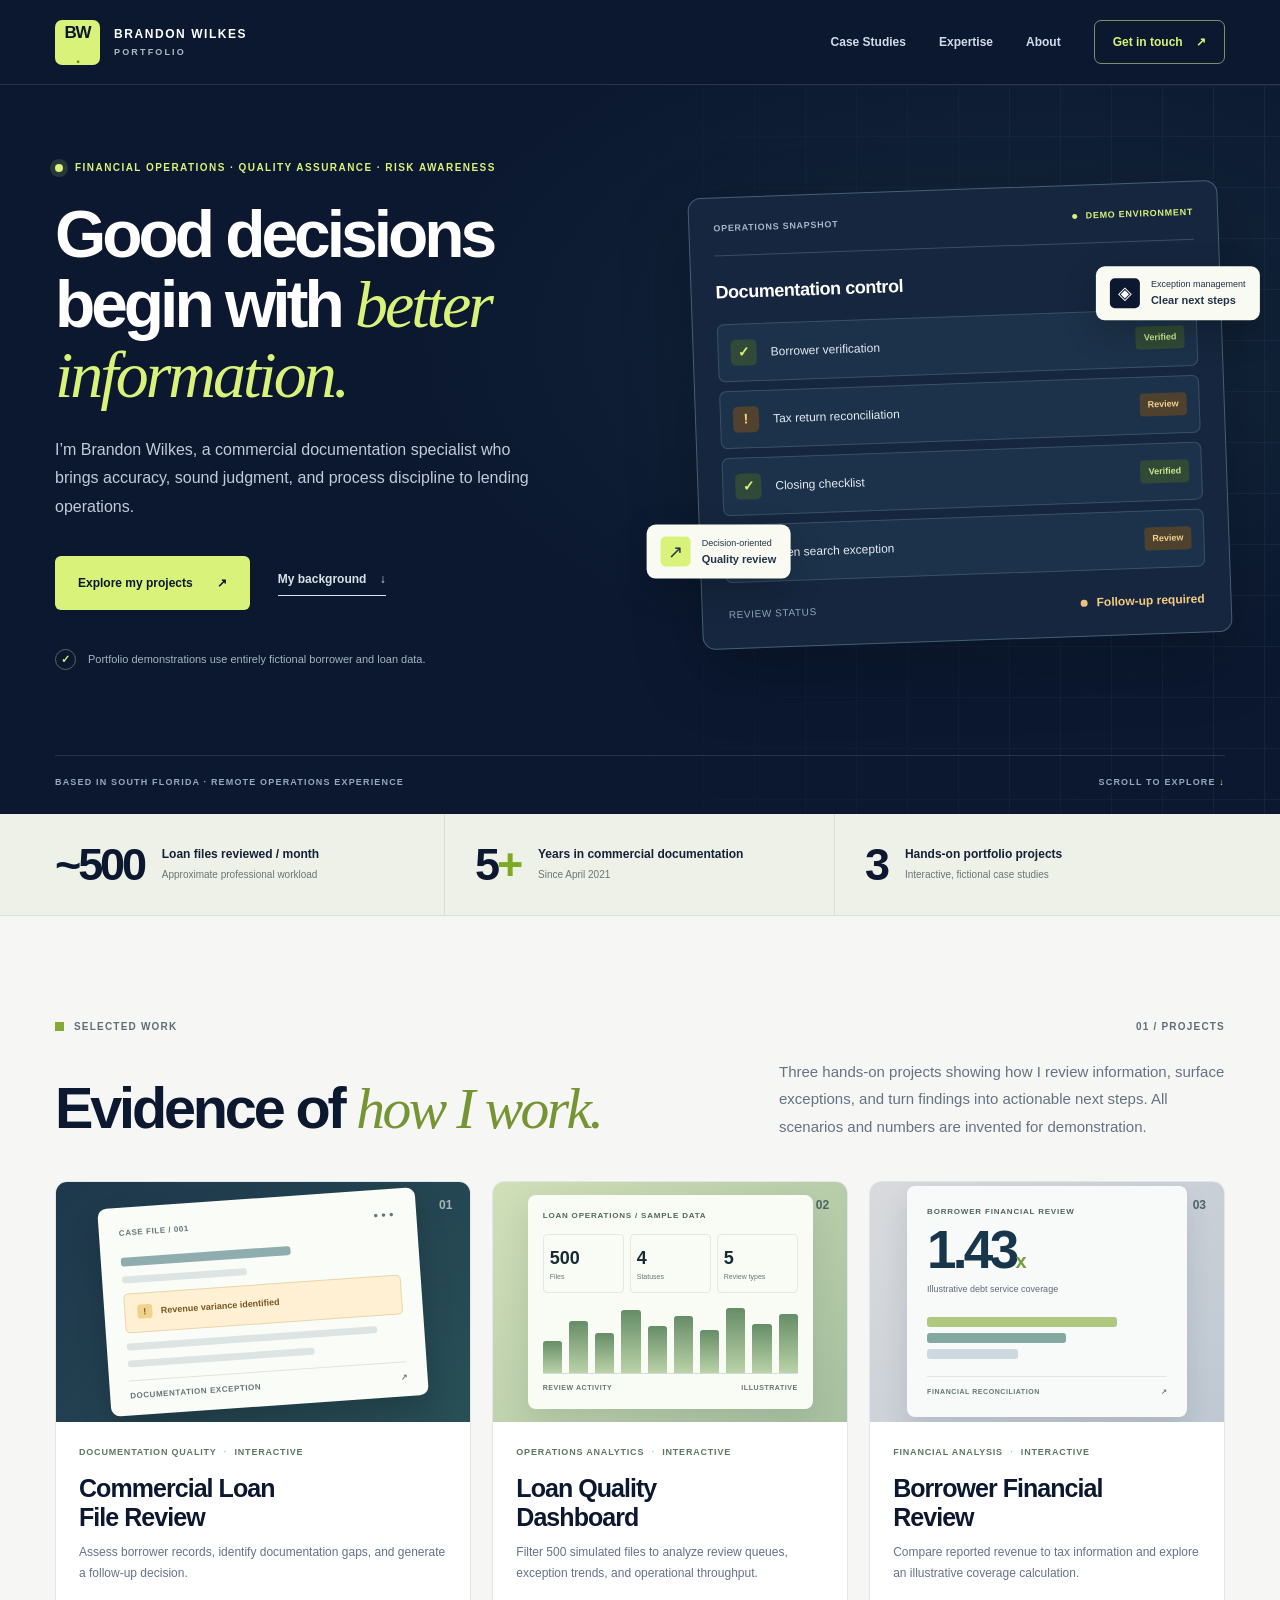
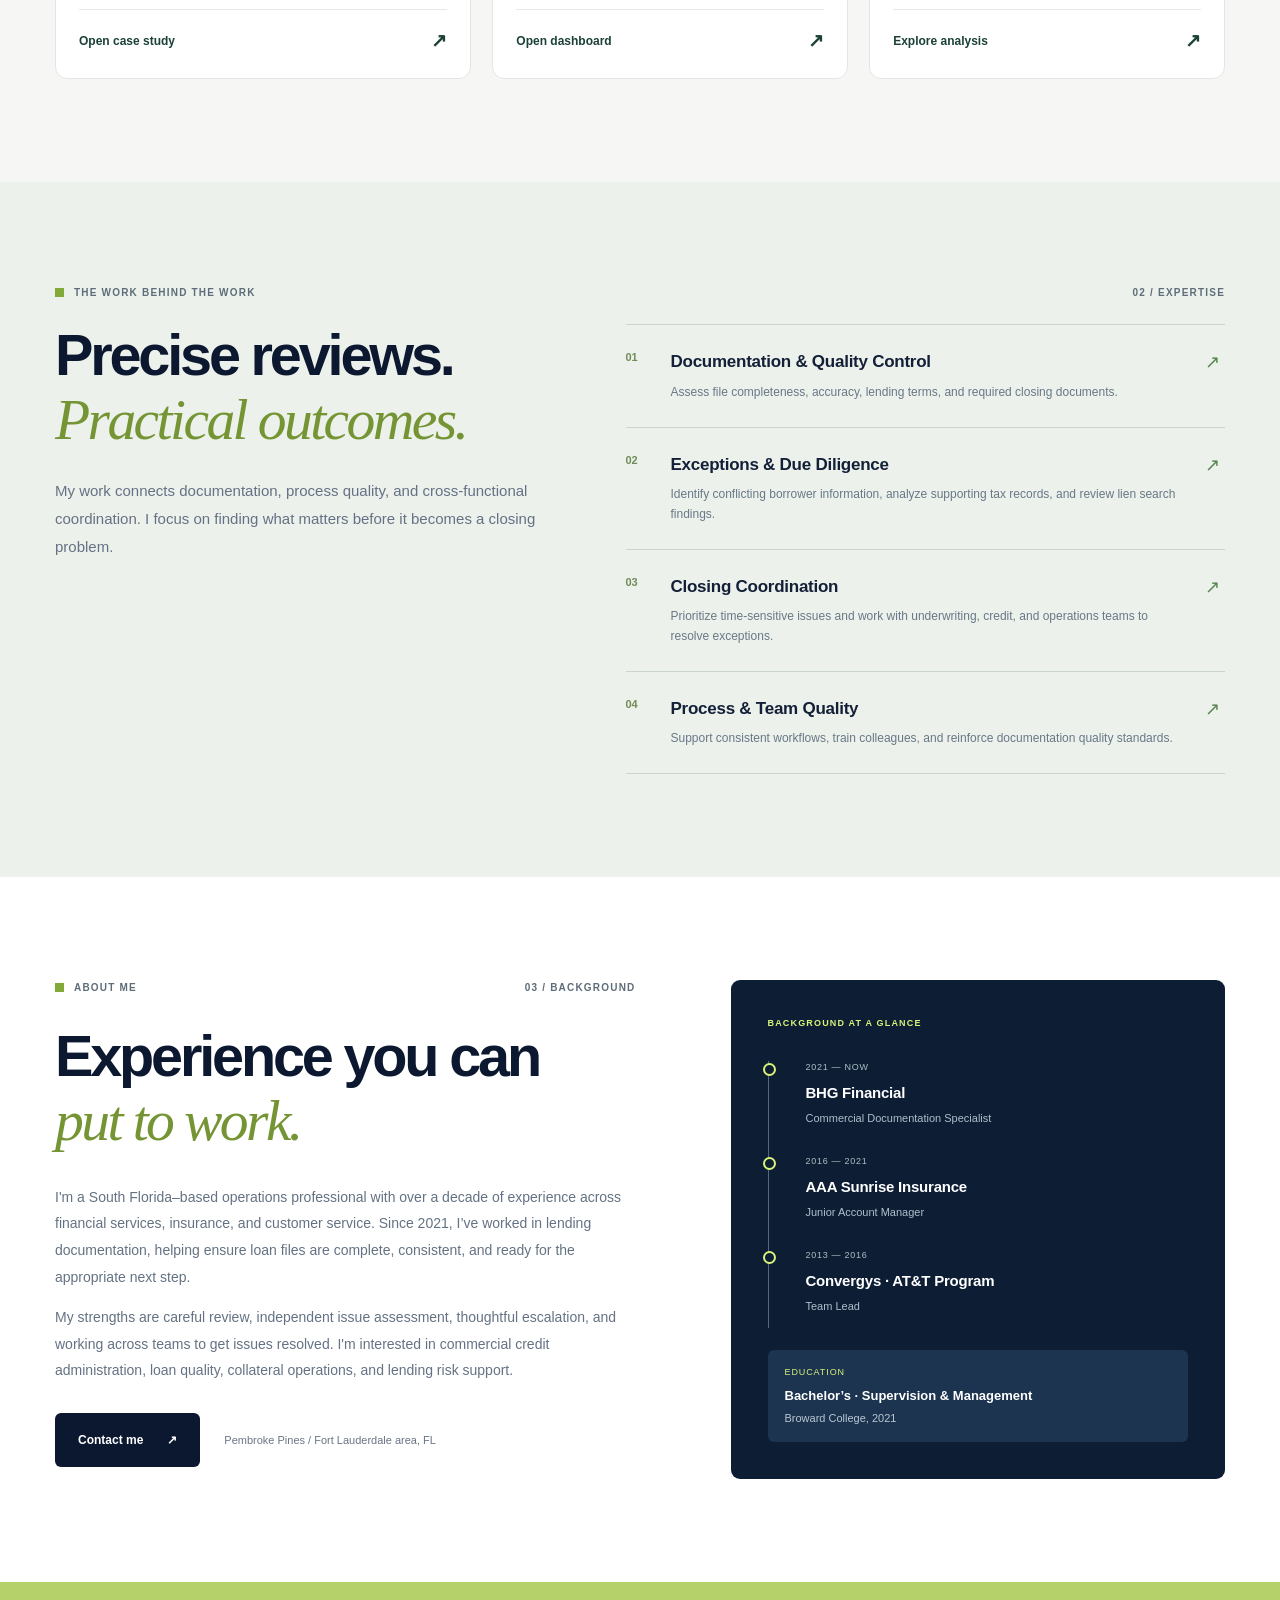
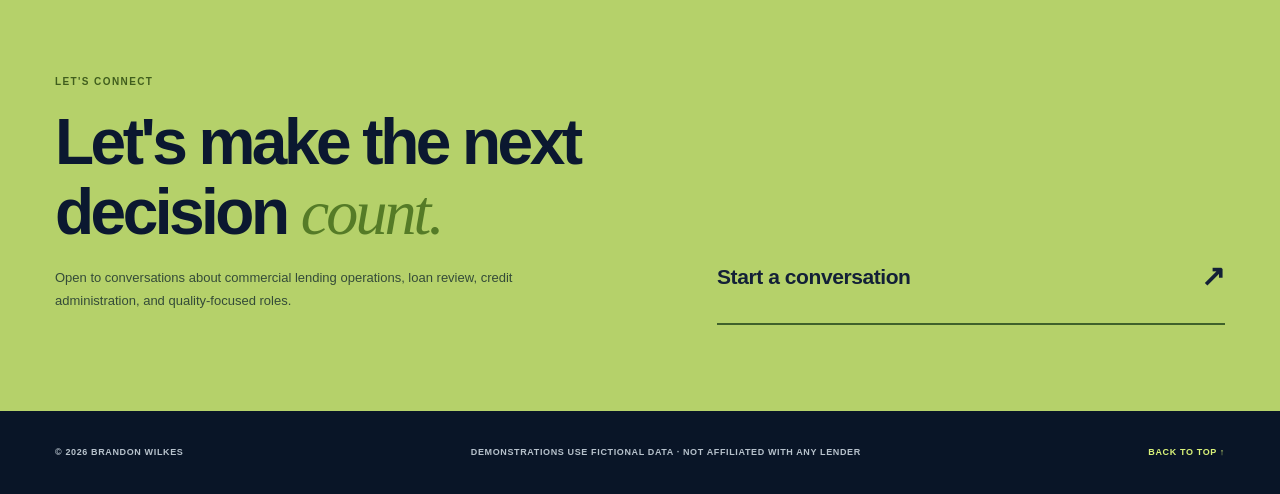
==== index.html @ 3d590a6b "Publish commercial lending portfolio website" ====
<!doctype html>
<html lang="en">
<head>
  <meta charset="utf-8">
  <meta name="viewport" content="width=device-width, initial-scale=1">
  <meta name="theme-color" content="#0b1830">
  <meta name="description" content="Portfolio of Brandon Wilkes — commercial lending operations, documentation quality, and credit review. Explore interactive projects using fictional sample data.">
  <title>Brandon Wilkes | Commercial Lending & Credit Operations</title>
  <link rel="icon" type="image/svg+xml" href="assets/favicon.svg">
  <link rel="stylesheet" href="assets/styles.css">
  <script src="assets/site.js" defer></script>
</head>
<body>
  <a class="skip-link" href="#main">Skip to content</a>
  <header class="site-header">
    <div class="container header-inner">
      <a class="brand" href="index.html" aria-label="Brandon Wilkes — home"><span class="brand-mark">BW<span>.</span></span><span class="brand-wordmark">BRANDON WILKES <small>PORTFOLIO</small></span></a>
      <button class="menu-toggle" type="button" aria-expanded="false" aria-controls="site-nav" aria-label="Toggle navigation"><span></span><span></span><span></span></button>
      <nav class="site-nav" id="site-nav" aria-label="Main navigation">
        <a href="#work">Case Studies</a><a href="#expertise">Expertise</a><a href="#about">About</a>
        <a class="nav-contact" href="mailto:brandonjamalwilkes@gmail.com?subject=Portfolio%20Inquiry">Get in touch <span aria-hidden="true">↗</span></a>
      </nav>
    </div>
  </header>

  <main id="main">
    <section class="hero">
      <div class="hero-grid" aria-hidden="true"></div>
      <div class="container hero-layout">
        <div class="hero-copy">
          <div class="eyebrow light"><span class="pulse-dot"></span> FINANCIAL OPERATIONS · QUALITY ASSURANCE · RISK AWARENESS</div>
          <h1>Good decisions begin with <em>better information.</em></h1>
          <p class="hero-lede">I’m Brandon Wilkes, a commercial documentation specialist who brings accuracy, sound judgment, and process discipline to lending operations.</p>
          <div class="hero-actions"><a class="button button-primary" href="#work">Explore my projects <span aria-hidden="true">↗</span></a><a class="text-link hero-link" href="#about">My background <span aria-hidden="true">↓</span></a></div>
          <div class="hero-note"><span class="note-icon" aria-hidden="true">✓</span><span>Portfolio demonstrations use entirely fictional borrower and loan data.</span></div>
        </div>
        <div class="hero-visual" aria-label="Illustrative file review workflow">
          <div class="visual-top"><span class="visual-label">OPERATIONS SNAPSHOT</span><span class="visual-live"><span></span> DEMO ENVIRONMENT</span></div>
          <div class="visual-heading"><span>Documentation control</span><span>01 / 03</span></div>
          <div class="review-rows">
            <div class="review-row"><span class="row-symbol green">✓</span><span class="review-key">Borrower verification</span><span class="row-tag complete">Verified</span></div>
            <div class="review-row"><span class="row-symbol amber">!</span><span class="review-key">Tax return reconciliation</span><span class="row-tag pending">Review</span></div>
            <div class="review-row"><span class="row-symbol green">✓</span><span class="review-key">Closing checklist</span><span class="row-tag complete">Verified</span></div>
            <div class="review-row"><span class="row-symbol amber">!</span><span class="review-key">Lien search exception</span><span class="row-tag pending">Review</span></div>
          </div>
          <div class="visual-bottom"><span>REVIEW STATUS</span><strong><span class="status-dot"></span> Follow-up required</strong></div>
          <div class="visual-float float-left"><span class="float-icon">↗</span><span>Decision-oriented<br><strong>Quality review</strong></span></div>
          <div class="visual-float float-right"><span class="float-icon dark">◈</span><span>Exception management<br><strong>Clear next steps</strong></span></div>
        </div>
      </div>
      <div class="container hero-foot"><span>BASED IN SOUTH FLORIDA · REMOTE OPERATIONS EXPERIENCE</span><span>SCROLL TO EXPLORE <span aria-hidden="true">↓</span></span></div>
    </section>

    <section class="proof-strip" aria-label="Experience highlights"><div class="container proof-grid">
      <div class="proof-item"><strong>~500</strong><span>Loan files reviewed / month <small>Approximate professional workload</small></span></div>
      <div class="proof-item"><strong>5<span>+</span></strong><span>Years in commercial documentation <small>Since April 2021</small></span></div>
      <div class="proof-item"><strong>3</strong><span>Hands-on portfolio projects <small>Interactive, fictional case studies</small></span></div>
    </div></section>

    <section class="section projects-section" id="work"><div class="container">
      <div class="section-topline"><span class="section-label"><span class="label-square"></span> SELECTED WORK</span><span class="section-index">01 / PROJECTS</span></div>
      <div class="section-intro"><h2>Evidence of <em>how I work.</em></h2><p>Three hands-on projects showing how I review information, surface exceptions, and turn findings into actionable next steps. All scenarios and numbers are invented for demonstration.</p></div>
      <div class="project-grid">
        <a href="projects/loan-review.html" class="project-card project-featured"><div class="project-art art-a"><div class="art-sheet"><div class="art-sheet-top"><span>CASE FILE / 001</span><span>●●●</span></div><div class="art-sheet-line line-strong"></div><div class="art-sheet-line line-short"></div><div class="art-sheet-alert"><span>!</span> Revenue variance identified</div><div class="art-sheet-line"></div><div class="art-sheet-line line-medium"></div><div class="art-sheet-end">DOCUMENTATION EXCEPTION <span>↗</span></div></div><span class="art-corner">01</span></div><div class="project-info"><div class="project-meta">DOCUMENTATION QUALITY <span>·</span> INTERACTIVE</div><h3>Commercial Loan<br>File Review</h3><p>Assess borrower records, identify documentation gaps, and generate a follow-up decision.</p><span class="project-cta">Open case study <span aria-hidden="true">↗</span></span></div></a>
        <a href="projects/operations-dashboard.html" class="project-card"><div class="project-art art-b"><div class="dash-mock"><div class="dash-title">LOAN OPERATIONS / SAMPLE DATA</div><div class="dash-mini-stats"><span><b>500</b>Files</span><span><b>4</b>Statuses</span><span><b>5</b>Review types</span></div><div class="dash-chart"><i style="height:48%"></i><i style="height:77%"></i><i style="height:59%"></i><i style="height:93%"></i><i style="height:69%"></i><i style="height:84%"></i><i style="height:63%"></i><i style="height:96%"></i><i style="height:72%"></i><i style="height:87%"></i></div><div class="dash-bottom"><span>REVIEW ACTIVITY</span><span>ILLUSTRATIVE</span></div></div><span class="art-corner">02</span></div><div class="project-info"><div class="project-meta">OPERATIONS ANALYTICS <span>·</span> INTERACTIVE</div><h3>Loan Quality<br>Dashboard</h3><p>Filter 500 simulated files to analyze review queues, exception trends, and operational throughput.</p><span class="project-cta">Open dashboard <span aria-hidden="true">↗</span></span></div></a>
        <a href="projects/financial-review.html" class="project-card"><div class="project-art art-c"><div class="finance-mock"><div class="finance-mini-title">BORROWER FINANCIAL REVIEW</div><div class="finance-number">1.43<span>x</span></div><div class="finance-sub">Illustrative debt service coverage</div><div class="finance-bars"><span style="width:79%"></span><span style="width:58%"></span><span style="width:38%"></span></div><div class="finance-mini-footer"><span>FINANCIAL RECONCILIATION</span><span>↗</span></div></div><span class="art-corner">03</span></div><div class="project-info"><div class="project-meta">FINANCIAL ANALYSIS <span>·</span> INTERACTIVE</div><h3>Borrower Financial<br>Review</h3><p>Compare reported revenue to tax information and explore an illustrative coverage calculation.</p><span class="project-cta">Explore analysis <span aria-hidden="true">↗</span></span></div></a>
      </div>
    </div></section>

    <section class="section expertise-section" id="expertise"><div class="container">
      <div class="section-topline"><span class="section-label"><span class="label-square"></span> THE WORK BEHIND THE WORK</span><span class="section-index">02 / EXPERTISE</span></div>
      <div class="expertise-layout"><div><h2>Precise reviews.<br><em>Practical outcomes.</em></h2><p class="section-description">My work connects documentation, process quality, and cross-functional coordination. I focus on finding what matters before it becomes a closing problem.</p></div><div class="expertise-list">
        <div class="expertise-line"><span>01</span><div><h3>Documentation & Quality Control</h3><p>Assess file completeness, accuracy, lending terms, and required closing documents.</p></div><span class="expertise-arrow">↗</span></div>
        <div class="expertise-line"><span>02</span><div><h3>Exceptions & Due Diligence</h3><p>Identify conflicting borrower information, analyze supporting tax records, and review lien search findings.</p></div><span class="expertise-arrow">↗</span></div>
        <div class="expertise-line"><span>03</span><div><h3>Closing Coordination</h3><p>Prioritize time-sensitive issues and work with underwriting, credit, and operations teams to resolve exceptions.</p></div><span class="expertise-arrow">↗</span></div>
        <div class="expertise-line"><span>04</span><div><h3>Process & Team Quality</h3><p>Support consistent workflows, train colleagues, and reinforce documentation quality standards.</p></div><span class="expertise-arrow">↗</span></div>
      </div></div>
    </div></section>

    <section class="section about-section" id="about"><div class="container about-layout">
      <div class="about-main"><div class="section-topline about-topline"><span class="section-label"><span class="label-square"></span> ABOUT ME</span><span class="section-index">03 / BACKGROUND</span></div><h2>Experience you can<br><em>put to work.</em></h2><p>I'm a South Florida–based operations professional with over a decade of experience across financial services, insurance, and customer service. Since 2021, I’ve worked in lending documentation, helping ensure loan files are complete, consistent, and ready for the appropriate next step.</p><p>My strengths are careful review, independent issue assessment, thoughtful escalation, and working across teams to get issues resolved. I'm interested in commercial credit administration, loan quality, collateral operations, and lending risk support.</p><div class="about-actions"><a class="button button-dark" href="mailto:brandonjamalwilkes@gmail.com?subject=Let's%20connect%20about%20commercial%20lending">Contact me <span aria-hidden="true">↗</span></a><span class="about-location">Pembroke Pines / Fort Lauderdale area, FL</span></div></div>
      <aside class="background-card"><span class="background-kicker">BACKGROUND AT A GLANCE</span><div class="timeline"><div class="timeline-item"><span class="timeline-year">2021 — NOW</span><strong>BHG Financial</strong><p>Commercial Documentation Specialist</p></div><div class="timeline-item"><span class="timeline-year">2016 — 2021</span><strong>AAA Sunrise Insurance</strong><p>Junior Account Manager</p></div><div class="timeline-item"><span class="timeline-year">2013 — 2016</span><strong>Convergys · AT&amp;T Program</strong><p>Team Lead</p></div></div><div class="education-tag"><span>EDUCATION</span><strong>Bachelor’s · Supervision &amp; Management</strong><small>Broward College, 2021</small></div></aside>
    </div></section>

    <section class="contact-section"><div class="container contact-layout"><div><span class="contact-kicker">LET'S CONNECT</span><h2>Let's make the next<br>decision <em>count.</em></h2><p>Open to conversations about commercial lending operations, loan review, credit administration, and quality-focused roles.</p></div><a href="mailto:brandonjamalwilkes@gmail.com?subject=Portfolio%20Inquiry" class="contact-big-link" aria-label="Email Brandon Wilkes"><span>Start a conversation</span><span aria-hidden="true">↗</span></a></div></section>
  </main>
  <footer class="site-footer"><div class="container footer-content"><span>© <span data-year>2026</span> BRANDON WILKES</span><span>DEMONSTRATIONS USE FICTIONAL DATA · NOT AFFILIATED WITH ANY LENDER</span><a href="#main">BACK TO TOP ↑</a></div></footer>
</body>
</html>
---- assets/styles.css ----
:root{--navy:#0b1830;--deep:#0a1528;--ink:#132037;--muted:#657184;--line:#e3e7e8;--canvas:#f6f7f4;--white:#fff;--lime:#d9f279;--lime-dark:#a5d329;--amber:#c58b31;--border-dark:rgba(255,255,255,.18);--radius:15px;--shadow:0 22px 65px rgba(15,30,50,.10)}
*{box-sizing:border-box}html{scroll-behavior:smooth}body{margin:0;color:var(--ink);background:var(--canvas);font-family:Inter,-apple-system,BlinkMacSystemFont,'Segoe UI',Roboto,Arial,sans-serif;line-height:1.5;-webkit-font-smoothing:antialiased}button,input,select{font:inherit}a{color:inherit;text-decoration:none}button,a{outline-offset:4px}button{cursor:pointer}::selection{background:var(--lime);color:var(--navy)}.container{width:min(1170px,calc(100% - 64px));margin-inline:auto}.skip-link{position:absolute;top:-50px;left:12px;z-index:99;padding:12px;background:#fff}.skip-link:focus{top:12px}.site-header{position:relative;z-index:20;background:var(--navy);color:white;border-bottom:1px solid rgba(255,255,255,.12)}.header-inner{min-height:84px;display:flex;align-items:center;justify-content:space-between;gap:25px}.brand{display:inline-flex;align-items:center;gap:14px;flex-shrink:0}.brand-mark{width:45px;height:45px;background:var(--lime);border-radius:7px;color:var(--navy);font-weight:900;font-size:17px;display:grid;place-items:center;letter-spacing:-.07em}.brand-mark span{color:#708c16}.brand-wordmark{display:flex;flex-direction:column;letter-spacing:.13em;font-size:12px;font-weight:750;line-height:1.7}.brand-wordmark small{font-size:9px;letter-spacing:.24em;color:#aab8c9;font-weight:600}.site-nav{display:flex;align-items:center;gap:33px;font-size:12px;font-weight:650;color:#d3dcea}.site-nav>a:not(.nav-contact):hover{color:var(--lime)}.nav-contact{border:1px solid #78926c;padding:12px 18px;border-radius:7px;color:var(--lime);transition:background .2s}.nav-contact:hover{background:rgba(217,242,121,.1)}.nav-contact span{padding-left:10px}.menu-toggle{display:none;background:none;border:0;padding:12px;color:white}.menu-toggle span{display:block;width:23px;height:2px;background:currentColor;margin:5px}
.hero{background:var(--navy);color:white;position:relative;overflow:hidden}.hero:before{content:'';position:absolute;inset:0;background:radial-gradient(ellipse 65% 65% at 80% 35%,rgba(68,119,119,.16),transparent 75%);pointer-events:none}.hero-grid{position:absolute;right:0;top:0;width:57%;height:100%;opacity:.22;background-image:linear-gradient(#37506a 1px,transparent 1px),linear-gradient(90deg,#37506a 1px,transparent 1px);background-size:51px 51px;mask-image:linear-gradient(to left,#000,transparent)}.hero-layout{min-height:640px;display:grid;grid-template-columns:1.05fr 1fr;align-items:center;gap:56px;padding-block:75px 85px;position:relative}.eyebrow{font-size:10px;letter-spacing:.145em;font-weight:750;color:#536f34;display:flex;align-items:center;gap:12px}.eyebrow.light{color:var(--lime)}.pulse-dot{width:8px;height:8px;border-radius:50%;background:var(--lime);box-shadow:0 0 0 5px rgba(217,242,121,.14)}.hero h1{font-size:clamp(3.4rem,5.15vw,5.45rem);line-height:1.06;letter-spacing:-.061em;font-weight:680;margin:25px 0 26px;max-width:690px}.hero h1 em,.section h2 em,.contact-section h2 em{font-family:Georgia,'Times New Roman',serif;font-weight:400;color:var(--lime);letter-spacing:-.045em}.hero-lede{color:#c1cbd9;font-size:16px;max-width:480px;line-height:1.8;margin:0}.hero-actions{display:flex;align-items:center;gap:28px;margin:34px 0 39px}.button{display:inline-flex;align-items:center;justify-content:space-between;gap:24px;padding:17px 22px;border-radius:6px;font-weight:760;font-size:12px;border:1px solid transparent;transition:transform .16s,background .16s}.button:hover{transform:translateY(-2px)}.button-primary{background:var(--lime);color:var(--navy)}.button-primary:hover{background:#e8ffa0}.button-dark{background:var(--navy);color:white}.button-dark:hover{background:#1b3754}.text-link{font-weight:700;font-size:12px;border-bottom:1px solid currentColor;padding-bottom:7px}.hero-link{color:#d9e2e5}.hero-link span{margin-left:10px}.hero-note{display:flex;gap:12px;color:#a4b4c5;font-size:11px;align-items:center}.note-icon{width:21px;height:21px;border:1px solid #526a57;border-radius:50%;color:var(--lime);display:grid;place-items:center;font-weight:700}.hero-foot{display:flex;justify-content:space-between;gap:16px;border-top:1px solid rgba(255,255,255,.12);position:relative;padding-block:20px 24px;color:#98a8bb;font-size:9px;letter-spacing:.13em;font-weight:740}.hero-foot span:last-child span{color:var(--lime)}
.hero-visual{background:#15263e;border:1px solid #456073;box-shadow:0 24px 70px rgba(0,0,0,.24);border-radius:13px;padding:24px;max-width:530px;justify-self:end;width:100%;position:relative;transform:rotate(-2deg)}.visual-top,.visual-heading,.visual-bottom{display:flex;align-items:center;justify-content:space-between;gap:10px}.visual-top{padding-bottom:19px;border-bottom:1px solid #384e63}.visual-label,.visual-live{font-size:9px;letter-spacing:.08em;font-weight:700;color:#a6b7c8}.visual-live{color:var(--lime)}.visual-live span{display:inline-block;width:5px;height:5px;background:var(--lime);border-radius:50%;margin-right:5px}.visual-heading{padding:23px 0 18px;font-size:18px;font-weight:650;letter-spacing:-.025em}.visual-heading span:last-child{font-size:10px;color:#849aae;letter-spacing:.11em}.review-rows{display:grid;gap:9px}.review-row{display:flex;align-items:center;gap:14px;padding:15px 12px;border:1px solid #3a5164;border-radius:7px;background:#1c324a}.row-symbol{font-size:14px;width:26px;height:26px;display:grid;place-items:center;border-radius:5px;font-weight:800}.row-symbol.green{color:var(--lime);background:#314938}.row-symbol.amber{color:#ffd17a;background:#50422e}.review-key{flex:1;font-size:12px;color:#e4eaf1}.row-tag{font-size:9px;padding:5px 8px;border-radius:4px;font-weight:680}.row-tag.complete{background:#304a36;color:#cce88f}.row-tag.pending{background:#4e422f;color:#f3d08e}.visual-bottom{padding:23px 2px 0;font-size:10px;color:#91a6ba;letter-spacing:.06em}.visual-bottom strong{font-size:12px;font-weight:650;color:#f7cb81;letter-spacing:0}.status-dot{width:7px;height:7px;border-radius:50%;background:#ecc17b;display:inline-block;margin-right:6px}.visual-float{display:flex;align-items:center;gap:11px;position:absolute;background:#f9fbf2;color:#223349;border-radius:9px;padding:12px 14px;box-shadow:0 12px 35px rgba(0,0,0,.2);font-size:9px;line-height:1.5}.visual-float strong{font-size:11px}.float-left{left:-54px;bottom:70px;transform:rotate(2deg)}.float-right{right:-40px;top:84px;transform:rotate(2deg)}.float-icon{width:30px;height:30px;background:var(--lime);display:grid;place-items:center;border-radius:5px;font-size:18px}.float-icon.dark{background:var(--navy);color:white}
.proof-strip{background:#edf1e7;border-bottom:1px solid #dbe1d5}.proof-grid{display:grid;grid-template-columns:repeat(3,1fr)}.proof-item{display:flex;align-items:center;gap:18px;padding:28px 30px;border-right:1px solid #d9dfd2}.proof-item:first-child{padding-left:0}.proof-item:last-child{border-right:none}.proof-item>strong{font-size:45px;line-height:1;font-weight:700;letter-spacing:-.07em;color:var(--navy)}.proof-item>strong span{color:#7da923}.proof-item>span{font-size:12px;font-weight:760;line-height:1.55}.proof-item small{display:block;font-size:10px;color:#6b7674;font-weight:500;margin-top:3px}
.section{padding-block:103px}.section-topline{display:flex;align-items:center;justify-content:space-between;gap:16px;margin-bottom:24px}.section-label,.section-index{font-size:10px;letter-spacing:.12em;font-weight:750;color:#5d6d79}.section-label{display:flex;align-items:center;gap:10px}.label-square{height:9px;width:9px;background:#83aa38;display:inline-block}.section h2{font-size:clamp(2.8rem,4.5vw,4.5rem);line-height:1.11;letter-spacing:-.055em;font-weight:650;margin:0;color:var(--navy)}.section h2 em{color:#759534}.section-intro{display:grid;grid-template-columns:1.2fr .8fr;align-items:end;gap:55px;margin-bottom:40px}.section-intro p,.section-description{font-size:15px;line-height:1.85;color:var(--muted);margin:0}.project-grid{display:grid;grid-template-columns:1.17fr 1fr 1fr;gap:21px}.project-card{display:flex;flex-direction:column;background:white;border:1px solid #e1e7e6;border-radius:12px;overflow:hidden;transition:transform .2s,box-shadow .2s}.project-card:hover{transform:translateY(-6px);box-shadow:var(--shadow)}.project-art{height:240px;overflow:hidden;position:relative;display:flex;align-items:center;justify-content:center;padding:22px}.project-featured .project-art{height:240px}.art-a{background:linear-gradient(135deg,#1e374c,#284f56)}.art-b{background:linear-gradient(135deg,#d0dfb8,#a7c0a0)}.art-c{background:linear-gradient(135deg,#d8dadd,#bfc8d2)}.art-corner{position:absolute;right:18px;top:14px;color:rgba(255,255,255,.6);font-size:12px;font-weight:750}.art-b .art-corner,.art-c .art-corner{color:#4d6466}.art-sheet{width:86%;max-width:325px;background:#f9fcf7;padding:20px 20px 13px;border-radius:9px;box-shadow:0 15px 30px rgba(0,0,0,.18);transform:rotate(-4deg)}.art-sheet-top,.art-sheet-end{display:flex;justify-content:space-between;font-size:8px;color:#65747c;letter-spacing:.07em;font-weight:750}.art-sheet-top span:last-child{letter-spacing:3px}.art-sheet-line{height:7px;width:90%;border-radius:3px;background:#dce5e3;margin:10px 0}.art-sheet-line.line-strong{background:#8fadae;width:61%;height:9px;margin-top:18px}.art-sheet-line.line-short{width:45%}.art-sheet-line.line-medium{width:67%}.art-sheet-alert{background:#fff0d4;border:1px solid #ead5a7;padding:12px;font-size:9px;color:#78571f;font-weight:800;border-radius:5px}.art-sheet-alert span{padding:2px 6px;background:#f1d28d;border-radius:3px;margin-right:6px}.art-sheet-end{padding-top:9px;border-top:1px solid #dee5e2;margin-top:13px}.dash-mock{width:100%;max-width:285px;box-shadow:0 12px 30px rgba(19,58,45,.11);background:#f9fbf5;border-radius:8px;padding:15px}.dash-title,.finance-mini-title{font-size:8px;letter-spacing:.1em;font-weight:800;color:#50685f}.dash-mini-stats{display:grid;grid-template-columns:repeat(3,1fr);gap:6px;margin:12px 0}.dash-mini-stats span{padding:10px 6px;border:1px solid #e3e8e0;border-radius:4px;font-size:7px;color:#687772}.dash-mini-stats b{display:block;font-size:18px;color:#152c36}.dash-chart{height:69px;display:flex;align-items:end;gap:7px;border-bottom:1px solid #d4ded7}.dash-chart i{flex:1;border-radius:3px 3px 0 0;background:linear-gradient(#668d67,#bad2a8)}.dash-bottom,.finance-mini-footer{display:flex;justify-content:space-between;font-size:7px;color:#637875;letter-spacing:.08em;font-weight:760;margin-top:9px}.finance-mock{background:#f8f9f9;border-radius:8px;box-shadow:0 15px 27px rgba(25,44,53,.12);padding:20px;width:100%;max-width:280px}.finance-number{font-size:53px;letter-spacing:-.07em;color:#18364b;font-weight:750;margin-top:5px;line-height:1}.finance-number span{font-size:20px;color:#749c40}.finance-sub{font-size:9px;color:#5e6b78;margin:7px 0 20px}.finance-bars{display:grid;gap:6px}.finance-bars span{height:10px;border-radius:3px;background:#afc77e}.finance-bars span:nth-child(2){background:#82a8a0}.finance-bars span:nth-child(3){background:#ccdadf}.finance-mini-footer{border-top:1px solid #e0e6e5;padding-top:10px;margin-top:17px}.project-info{padding:24px 23px 23px;display:flex;flex:1;flex-direction:column}.project-meta{font-size:9px;color:#5b7765;letter-spacing:.09em;font-weight:770}.project-meta span{padding:0 4px;color:#b9c0c4}.project-info h3{font-size:25px;line-height:1.15;letter-spacing:-.038em;margin:15px 0 10px;color:var(--navy)}.project-info p{font-size:12px;color:#657286;line-height:1.75;margin:0 0 25px}.project-cta{display:flex;justify-content:space-between;align-items:center;font-size:12px;font-weight:760;color:#1b4138;border-top:1px solid #e6e9e8;padding-top:17px;margin-top:auto}.project-cta span{font-size:19px}
.expertise-section{background:#edf1ec}.expertise-layout{display:grid;grid-template-columns:.9fr 1.1fr;gap:80px}.expertise-layout h2{margin-bottom:25px}.expertise-list{border-top:1px solid #cbd5d0}.expertise-line{display:grid;grid-template-columns:28px 1fr 20px;gap:17px;padding:24px 0;border-bottom:1px solid #cbd5d0}.expertise-line>span:first-child{font-size:11px;color:#718c56;font-weight:800}.expertise-line h3{margin:0 0 8px;font-size:17px;font-weight:700;letter-spacing:-.015em}.expertise-line p{margin:0;font-size:12px;color:#687886;line-height:1.65}.expertise-arrow{font-size:18px;color:#5a8653}
.about-section{background:#fff}.about-layout{display:grid;grid-template-columns:1.08fr .92fr;gap:95px;align-items:start}.about-topline{margin-bottom:30px}.about-main>p{color:#647283;font-size:14px;line-height:1.9;max-width:570px}.about-main h2{margin-bottom:31px}.about-actions{display:flex;align-items:center;gap:24px;margin-top:29px;flex-wrap:wrap}.about-location{font-size:11px;color:#697585}.background-card{background:#0c1d34;color:white;padding:37px;border-radius:9px}.background-kicker{display:block;color:var(--lime);font-size:9px;font-weight:750;letter-spacing:.13em;margin-bottom:30px}.timeline{padding-left:17px;border-left:1px solid #55687c}.timeline-item{position:relative;padding-left:20px;padding-bottom:28px}.timeline-item:last-child{padding-bottom:13px}.timeline-item:before{content:'';height:9px;width:9px;position:absolute;border:2px solid var(--lime);background:#0c1d34;border-radius:50%;left:-22.5px;top:2px}.timeline-year{font-size:9px;color:#aac2c3;letter-spacing:.08em;display:block;margin-bottom:7px}.timeline-item strong{font-size:15px;letter-spacing:-.015em}.timeline-item p{color:#b0bfcc;font-size:11px;margin:5px 0 0}.education-tag{margin-top:22px;padding:16px 17px;background:#1c3450;border-radius:6px}.education-tag span{display:block;font-size:9px;letter-spacing:.1em;color:var(--lime);margin-bottom:7px}.education-tag strong{display:block;font-size:13px}.education-tag small{font-size:11px;display:block;margin-top:4px;color:#b9c7d2}.contact-section{background:#b5d16a;padding-block:86px}.contact-layout{display:grid;grid-template-columns:1fr .83fr;gap:50px;align-items:end}.contact-kicker{font-size:10px;font-weight:800;letter-spacing:.14em;color:#405e1d}.contact-section h2{font-size:clamp(2.7rem,5vw,5rem);line-height:1.1;letter-spacing:-.055em;color:var(--navy);font-weight:650;margin:15px 0 18px}.contact-section h2 em{color:#557b27}.contact-section p{font-size:13px;line-height:1.75;color:#344b38;max-width:480px}.contact-big-link{display:flex;justify-content:space-between;gap:24px;align-items:center;border-bottom:2px solid #3f612b;padding:25px 0;font-size:21px;letter-spacing:-.02em;font-weight:700}.contact-big-link span:last-child{font-size:29px}.site-footer{background:#091527;color:#b7c2cc}.footer-content{min-height:83px;display:flex;align-items:center;justify-content:space-between;gap:25px;flex-wrap:wrap;font-size:9px;font-weight:700;letter-spacing:.07em}.footer-content a{color:var(--lime)}
/* CASE STUDIES */
.case-header{background:var(--navy);color:white;padding:30px 0 64px;position:relative;overflow:hidden}.case-header:before{content:'';position:absolute;inset:0;background:radial-gradient(circle at 90% 20%,#234152 0,transparent 39%);opacity:.4}.case-header .container{position:relative}.breadcrumb{display:flex;gap:11px;align-items:center;color:#b1c1ce;font-size:11px;margin:6px 0 44px}.breadcrumb a:hover{color:var(--lime)}.breadcrumb span{color:var(--lime)}.case-hero-grid{display:grid;grid-template-columns:1.4fr .6fr;gap:40px;align-items:end}.case-tag{font-size:10px;letter-spacing:.13em;color:var(--lime);font-weight:800}.case-header h1{font-size:clamp(2.65rem,5.25vw,4.9rem);line-height:1.08;letter-spacing:-.065em;font-weight:690;margin:16px 0 19px}.case-header h1 em{color:var(--lime);font-family:Georgia,serif;font-weight:400}.case-header p{max-width:690px;color:#c0cedd;font-size:15px;line-height:1.8;margin:0}.case-meta-panel{border:1px solid #41576c;padding:22px;border-radius:8px;background:rgba(255,255,255,.04)}.case-meta-panel span{display:block;font-size:9px;letter-spacing:.1em;color:#a6b8c8;margin-bottom:7px}.case-meta-panel strong{display:block;font-size:12px;font-weight:680;margin-bottom:15px}.case-meta-panel strong:last-child{margin-bottom:0}.case-body{padding-block:45px 85px}.case-notice{display:flex;align-items:flex-start;gap:14px;padding:17px 19px;border:1px solid #d3dcca;background:#f0f5e8;border-radius:9px;color:#3d5844;font-size:12px;line-height:1.7;margin-bottom:30px}.case-notice .notice-icon{display:grid;place-items:center;flex:0 0 27px;height:27px;background:#d4e5b4;border-radius:50%;font-weight:800;color:#405e2a}.case-contents{display:grid;grid-template-columns:minmax(0,1fr) 300px;gap:28px;align-items:start}.case-panel{background:#fff;border:1px solid #e1e7e7;border-radius:12px;padding:29px;box-shadow:0 7px 35px rgba(19,41,63,.035)}.case-panel + .case-panel{margin-top:25px}.panel-label{color:#6b8d3e;font-weight:790;letter-spacing:.12em;font-size:9px;display:block;margin-bottom:9px}.case-panel h2{font-size:25px;line-height:1.19;letter-spacing:-.04em;color:var(--navy);margin:0 0 9px}.panel-intro{color:#667484;font-size:12px;line-height:1.75;margin:0 0 23px}.case-sidebar{display:grid;gap:18px;position:sticky;top:16px}.sidebar-panel{background:#edf1ea;border:1px solid #dce3d9;border-radius:10px;padding:24px}.sidebar-panel h3{font-size:15px;margin:0 0 16px;color:#1b3e3b}.sidebar-panel p{font-size:12px;color:#576e71;line-height:1.7}.sidebar-panel ul{padding-left:17px;margin:0;display:grid;gap:10px;font-size:12px;color:#4b656b;line-height:1.65}.sidebar-panel.dark{background:var(--navy);color:#fff;border-color:var(--navy)}.sidebar-panel.dark h3{color:var(--lime)}.sidebar-panel.dark p{color:#c8d2db}.side-link{font-size:12px;font-weight:750;color:#476b30;display:block;margin-top:12px}.dark .side-link{color:var(--lime)}.form-grid{display:grid;grid-template-columns:repeat(2,minmax(0,1fr));gap:18px}.form-field{display:flex;flex-direction:column;gap:8px}.form-field label{font-size:11px;font-weight:740;color:#405269}.form-field input,.form-field select{width:100%;background:#fafbf9;color:#162a3d;border:1px solid #cfd9d9;border-radius:6px;min-height:43px;padding:10px 12px;outline-offset:2px}.form-field input:focus,.form-field select:focus{border-color:#558666;outline:2px solid #c4dcae}.form-field small{color:#75818d;font-size:10px}.full-span{grid-column:1/-1}.checklist{display:grid;gap:10px}.checklist label{display:flex;align-items:center;gap:10px;font-size:12px;color:#33495d;border:1px solid #e5eae8;padding:12px;border-radius:6px;cursor:pointer}.checklist input{accent-color:#496f27;transform:scale(1.07)}.action-row{display:flex;gap:12px;align-items:center;flex-wrap:wrap;margin-top:25px}.btn{border:0;border-radius:6px;background:var(--navy);color:#fff;padding:13px 17px;font-size:12px;font-weight:760;display:inline-flex;justify-content:center;align-items:center;gap:13px}.btn:hover{background:#213d59}.btn-outline{background:transparent;border:1px solid #b8c5c8;color:#34485a}.btn-outline:hover{background:#edf2ef}.btn-mini{font-size:11px;padding:9px 12px}.output-card{border:1px solid #cfdcd6;background:#f4f8f4;border-radius:9px;padding:22px}.output-card.needs-review{background:#fff8ed;border-color:#ecd9b4}.output-heading{font-size:10px;font-weight:750;letter-spacing:.1em;color:#607665}.output-status{font-size:22px;letter-spacing:-.03em;font-weight:780;color:#2c6440;margin:8px 0 12px}.needs-review .output-status{color:#906127}.finding-list{list-style:none;margin:0;padding:0;display:grid;gap:12px}.finding-list li{border-top:1px solid #d7e0d9;padding-top:11px;font-size:12px;line-height:1.6}.finding-list li strong{display:block;font-size:12px;color:#273d4c;margin-bottom:4px}.finding-list li span{color:#687a80}.output-card.needs-review .finding-list li{border-color:#e5d7bf}.metric-cards{display:grid;grid-template-columns:repeat(3,1fr);gap:12px;margin-bottom:22px}.metric{border:1px solid #e0e7e5;padding:17px;background:#fbfcfa;border-radius:8px}.metric span{display:block;font-size:10px;color:#697b83;margin-bottom:7px}.metric strong{display:block;color:#173147;font-size:27px;letter-spacing:-.04em}.metric small{display:block;font-size:10px;color:#7a8794}.data-table-wrap{overflow-x:auto;border:1px solid #e0e7e5;border-radius:8px}.data-table{border-collapse:collapse;width:100%;font-size:11px;min-width:650px}.data-table th{text-align:left;background:#eef2ee;padding:13px 12px;font-size:9px;color:#536675;letter-spacing:.06em}.data-table td{padding:13px 12px;border-top:1px solid #e8edeb;color:#364d5e}.data-table tr:hover td{background:#f8faf7}.pill{display:inline-block;padding:5px 9px;font-size:10px;font-weight:730;border-radius:20px}.pill.closed{color:#2c664a;background:#e0f2e5}.pill.review{color:#6e5a25;background:#fbf0ce}.pill.exception{color:#a65a29;background:#fff0df}.pill.escalated{color:#a14340;background:#fae4e3}.table-footer{margin-top:13px;display:flex;justify-content:space-between;align-items:center;gap:14px;flex-wrap:wrap;color:#657784;font-size:11px}.filter-toolbar{display:grid;grid-template-columns:repeat(2,minmax(0,1fr));gap:14px;margin-bottom:20px}.visual-chart{padding:18px 8px 7px}.chart-bars{height:165px;display:flex;align-items:end;justify-content:space-around;gap:12px;border-bottom:1px solid #cbd5d8}.chart-col{height:100%;flex:1;display:flex;flex-direction:column;justify-content:end;align-items:center;gap:6px}.chart-col b{font-size:10px;color:#5d707b}.chart-col .bar{border-radius:6px 6px 0 0;width:min(55px,75%);min-height:5px;background:linear-gradient(0deg,#5b806f,#9ac68d);transition:height .2s}.chart-labels{display:flex;justify-content:space-around;gap:12px;margin-top:10px}.chart-labels span{font-size:9px;color:#6a7b81;flex:1;text-align:center}.small-print{font-size:10px;color:#89919a;line-height:1.6;margin-top:15px}.summary-text{white-space:pre-wrap;word-break:break-word;color:#465766;font-size:11px;line-height:1.8;margin:0}.case-next{display:flex;justify-content:space-between;align-items:center;gap:20px;padding:31px 0;margin-top:40px;border-top:1px solid #cdd6d6}.case-next span{font-size:10px;color:#7f8c95;letter-spacing:.12em}.case-next a{font-size:17px;color:#1d483f;font-weight:700}.note-box{background:#f2f5f4;border-left:3px solid #91b867;padding:16px 18px;color:#566d72;font-size:11px;line-height:1.7;margin-top:18px}.value-highlight{font-weight:800;color:#2b654a}.calc-line{display:flex;align-items:center;justify-content:space-between;padding:12px 0;border-bottom:1px solid #e1e7e5;font-size:12px;gap:15px}.calc-line span{color:#687985}.calc-line strong{color:#213e52}.mini-facts{display:grid;grid-template-columns:repeat(2,1fr);gap:13px;margin-bottom:19px}.mini-facts>div{padding:14px 16px;background:#f1f4ef;border-radius:6px}.mini-facts span{display:block;color:#687982;font-size:10px;margin-bottom:5px}.mini-facts strong{font-size:15px;color:#1e384b}.demo-title{font-size:14px;font-weight:750;color:#1a3347;margin:0 0 12px}.disclaimer{border-top:1px solid #dce3e3;margin-top:18px;padding-top:14px;color:#71808b;font-size:10px;line-height:1.65}
@media(max-width:1050px){.hero-layout{gap:28px}.visual-float{display:none}.project-grid{grid-template-columns:repeat(3,1fr)}.proof-item{padding:24px 15px;gap:12px}.proof-item>strong{font-size:40px}.about-layout{gap:45px}.expertise-layout{gap:48px}.case-contents{grid-template-columns:minmax(0,1fr) 260px}}
@media(max-width:780px){.container{width:min(100% - 36px,690px)}.header-inner{min-height:72px}.menu-toggle{display:block}.site-nav{display:none;position:absolute;top:72px;left:0;right:0;background:#11243d;padding:24px;flex-direction:column;align-items:stretch;gap:20px;border-top:1px solid #35465b}.site-nav.is-open{display:flex}.nav-contact{text-align:center}.hero-layout{grid-template-columns:1fr;gap:43px;min-height:auto;padding-block:74px 61px}.hero h1{font-size:clamp(3.35rem,10vw,5.2rem)}.hero-visual{transform:none;justify-self:center;max-width:530px}.hero-foot{font-size:8px}.proof-grid{grid-template-columns:1fr}.proof-item,.proof-item:first-child{border-right:0;border-bottom:1px solid #d9dfd2;padding:18px 0}.proof-item:last-child{border-bottom:0}.proof-item>strong{min-width:63px;font-size:38px}.section{padding-block:70px}.section-intro,.expertise-layout,.about-layout,.contact-layout{grid-template-columns:1fr;gap:26px}.project-grid{grid-template-columns:1fr 1fr}.project-featured{grid-column:1/-1}.project-featured .project-art{height:270px}.case-hero-grid,.case-contents{grid-template-columns:1fr}.case-sidebar{position:static;grid-template-columns:repeat(2,1fr)}.case-header{padding-bottom:43px}.case-meta-panel{max-width:440px}.footer-content{padding-block:22px;line-height:1.6}.contact-section{padding-block:64px}}
@media(max-width:540px){.brand-wordmark{font-size:10px}.hero h1{font-size:3.25rem}.hero-actions{flex-wrap:wrap;gap:23px}.hero-foot span:last-child{display:none}.hero-visual{padding:15px}.visual-heading{font-size:16px}.review-row{padding:10px 8px;gap:8px}.review-key{font-size:10px}.row-tag{font-size:8px}.proof-item>span{font-size:11px}.section h2{font-size:2.8rem}.section-intro{margin-bottom:30px}.project-grid{grid-template-columns:1fr}.project-featured{grid-column:auto}.project-art{height:220px}.project-featured .project-art{height:220px}.expertise-line{gap:10px;grid-template-columns:20px 1fr 14px}.background-card{padding:25px}.contact-section h2{font-size:2.8rem}.contact-big-link{font-size:17px}.footer-content{align-items:flex-start;flex-direction:column;gap:12px}.breadcrumb{margin-bottom:28px;flex-wrap:wrap}.case-panel{padding:21px 17px}.case-sidebar,.form-grid,.filter-toolbar,.metric-cards,.mini-facts{grid-template-columns:1fr}.metric-cards{gap:7px}.metric{padding:12px}.metric strong{font-size:23px}.case-next{flex-direction:column;align-items:flex-start}.case-header h1{font-size:2.9rem}}
@media(prefers-reduced-motion:reduce){*,*:before,*:after{animation:none!important;scroll-behavior:auto!important;transition:none!important}}

/* Keep wide demo tables scrollable within the card on narrow screens. */
.case-primary,.case-panel{min-width:0}
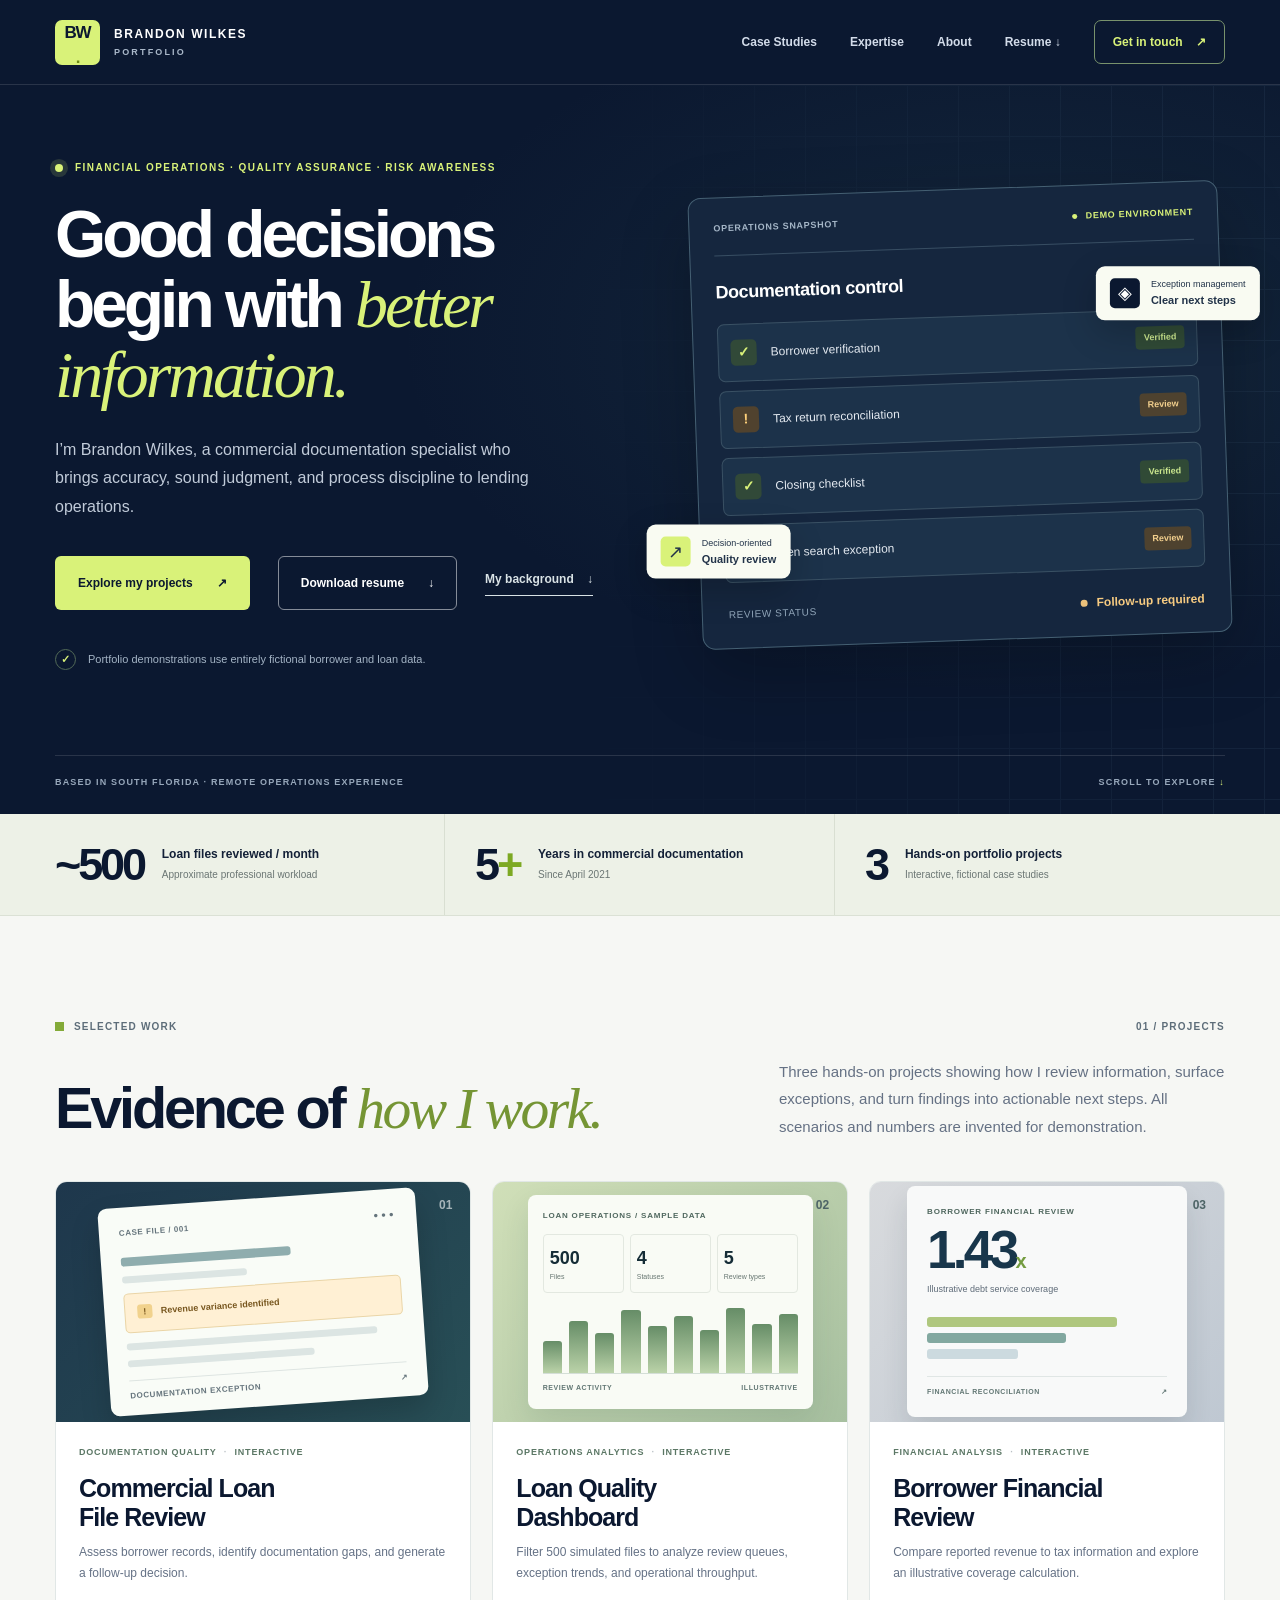
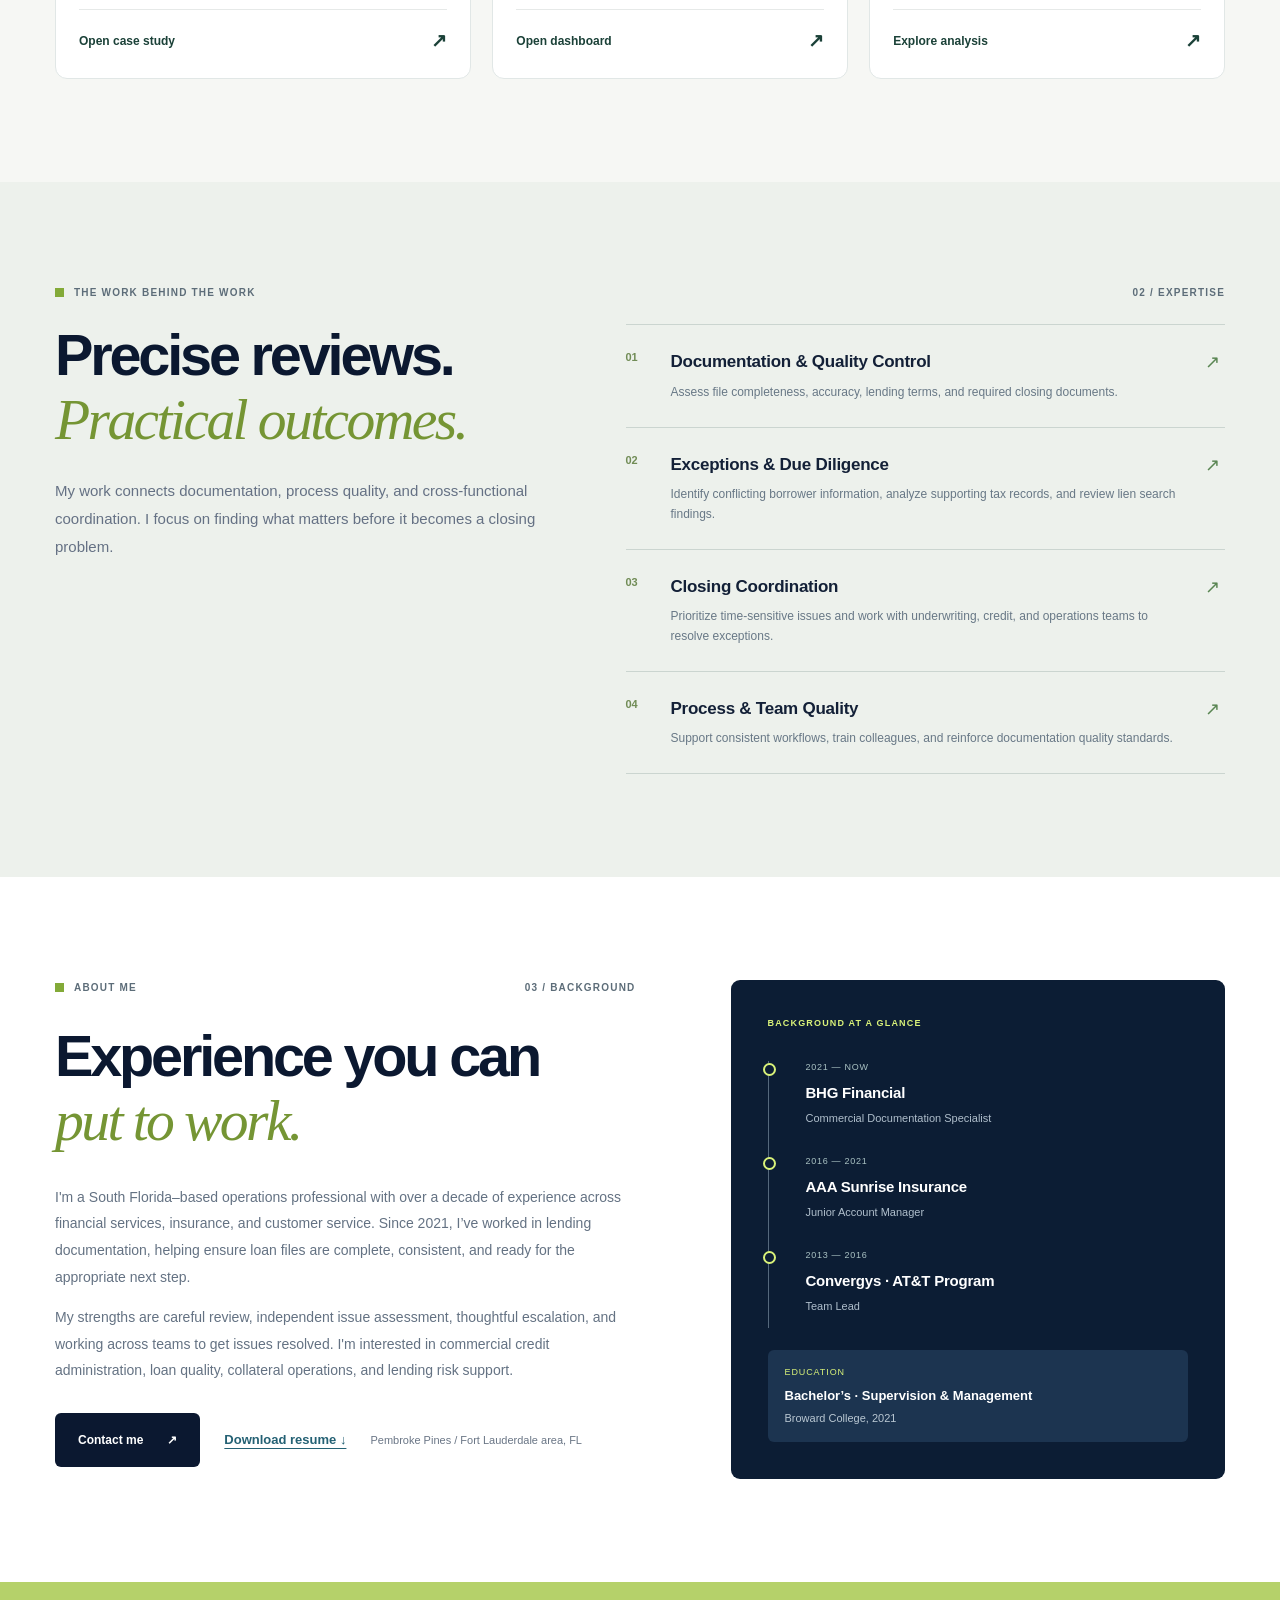
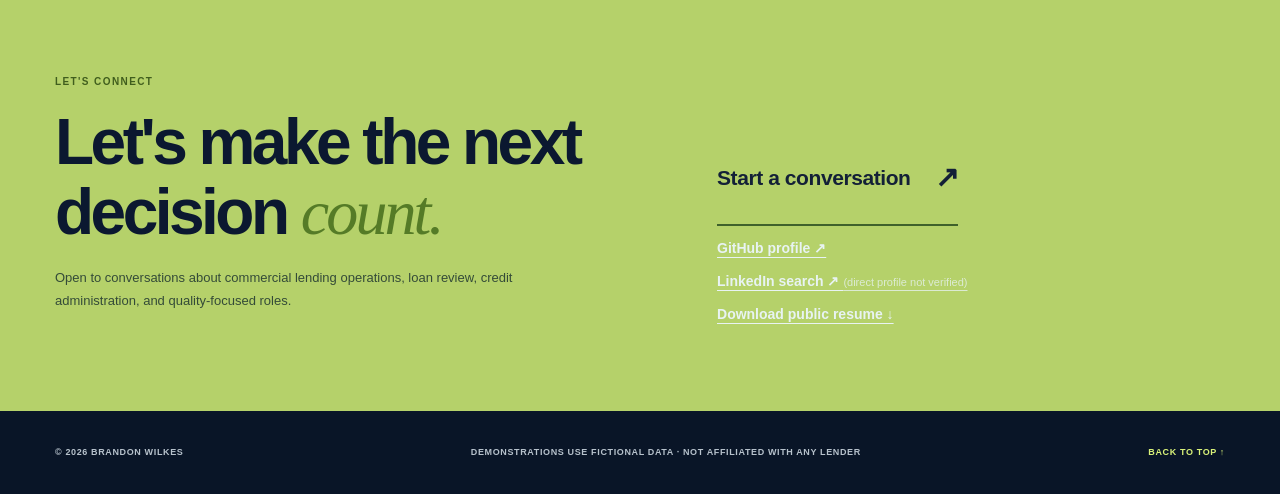
==== commit 5becbecf: "Add recruiter-ready resume, contact links, and case-study decision walkthroughs" ====
--- a/index.html
+++ b/index.html
@@ -17,7 +17,7 @@
       <a class="brand" href="index.html" aria-label="Brandon Wilkes — home"><span class="brand-mark">BW<span>.</span></span><span class="brand-wordmark">BRANDON WILKES <small>PORTFOLIO</small></span></a>
       <button class="menu-toggle" type="button" aria-expanded="false" aria-controls="site-nav" aria-label="Toggle navigation"><span></span><span></span><span></span></button>
       <nav class="site-nav" id="site-nav" aria-label="Main navigation">
-        <a href="#work">Case Studies</a><a href="#expertise">Expertise</a><a href="#about">About</a>
+        <a href="#work">Case Studies</a><a href="#expertise">Expertise</a><a href="#about">About</a><a href="resume/Brandon_Wilkes_Resume.pdf" download="Brandon_Wilkes_Resume.pdf">Resume ↓</a>
         <a class="nav-contact" href="mailto:brandonjamalwilkes@gmail.com?subject=Portfolio%20Inquiry">Get in touch <span aria-hidden="true">↗</span></a>
       </nav>
     </div>
@@ -31,7 +31,7 @@
           <div class="eyebrow light"><span class="pulse-dot"></span> FINANCIAL OPERATIONS · QUALITY ASSURANCE · RISK AWARENESS</div>
           <h1>Good decisions begin with <em>better information.</em></h1>
           <p class="hero-lede">I’m Brandon Wilkes, a commercial documentation specialist who brings accuracy, sound judgment, and process discipline to lending operations.</p>
-          <div class="hero-actions"><a class="button button-primary" href="#work">Explore my projects <span aria-hidden="true">↗</span></a><a class="text-link hero-link" href="#about">My background <span aria-hidden="true">↓</span></a></div>
+          <div class="hero-actions"><a class="button button-primary" href="#work">Explore my projects <span aria-hidden="true">↗</span></a><a class="button button-secondary-quiet" href="resume/Brandon_Wilkes_Resume.pdf" download="Brandon_Wilkes_Resume.pdf">Download resume <span aria-hidden="true">↓</span></a><a class="text-link hero-link" href="#about">My background <span aria-hidden="true">↓</span></a></div>
           <div class="hero-note"><span class="note-icon" aria-hidden="true">✓</span><span>Portfolio demonstrations use entirely fictional borrower and loan data.</span></div>
         </div>
         <div class="hero-visual" aria-label="Illustrative file review workflow">
@@ -78,12 +78,12 @@
     </div></section>
 
     <section class="section about-section" id="about"><div class="container about-layout">
-      <div class="about-main"><div class="section-topline about-topline"><span class="section-label"><span class="label-square"></span> ABOUT ME</span><span class="section-index">03 / BACKGROUND</span></div><h2>Experience you can<br><em>put to work.</em></h2><p>I'm a South Florida–based operations professional with over a decade of experience across financial services, insurance, and customer service. Since 2021, I’ve worked in lending documentation, helping ensure loan files are complete, consistent, and ready for the appropriate next step.</p><p>My strengths are careful review, independent issue assessment, thoughtful escalation, and working across teams to get issues resolved. I'm interested in commercial credit administration, loan quality, collateral operations, and lending risk support.</p><div class="about-actions"><a class="button button-dark" href="mailto:brandonjamalwilkes@gmail.com?subject=Let's%20connect%20about%20commercial%20lending">Contact me <span aria-hidden="true">↗</span></a><span class="about-location">Pembroke Pines / Fort Lauderdale area, FL</span></div></div>
+      <div class="about-main"><div class="section-topline about-topline"><span class="section-label"><span class="label-square"></span> ABOUT ME</span><span class="section-index">03 / BACKGROUND</span></div><h2>Experience you can<br><em>put to work.</em></h2><p>I'm a South Florida–based operations professional with over a decade of experience across financial services, insurance, and customer service. Since 2021, I’ve worked in lending documentation, helping ensure loan files are complete, consistent, and ready for the appropriate next step.</p><p>My strengths are careful review, independent issue assessment, thoughtful escalation, and working across teams to get issues resolved. I'm interested in commercial credit administration, loan quality, collateral operations, and lending risk support.</p><div class="about-actions"><a class="button button-dark" href="mailto:brandonjamalwilkes@gmail.com?subject=Let's%20connect%20about%20commercial%20lending">Contact me <span aria-hidden="true">↗</span></a><a class="resume-inline-link" href="resume/Brandon_Wilkes_Resume.pdf" download="Brandon_Wilkes_Resume.pdf">Download resume ↓</a><span class="about-location">Pembroke Pines / Fort Lauderdale area, FL</span></div></div>
       <aside class="background-card"><span class="background-kicker">BACKGROUND AT A GLANCE</span><div class="timeline"><div class="timeline-item"><span class="timeline-year">2021 — NOW</span><strong>BHG Financial</strong><p>Commercial Documentation Specialist</p></div><div class="timeline-item"><span class="timeline-year">2016 — 2021</span><strong>AAA Sunrise Insurance</strong><p>Junior Account Manager</p></div><div class="timeline-item"><span class="timeline-year">2013 — 2016</span><strong>Convergys · AT&amp;T Program</strong><p>Team Lead</p></div></div><div class="education-tag"><span>EDUCATION</span><strong>Bachelor’s · Supervision &amp; Management</strong><small>Broward College, 2021</small></div></aside>
     </div></section>
 
-    <section class="contact-section"><div class="container contact-layout"><div><span class="contact-kicker">LET'S CONNECT</span><h2>Let's make the next<br>decision <em>count.</em></h2><p>Open to conversations about commercial lending operations, loan review, credit administration, and quality-focused roles.</p></div><a href="mailto:brandonjamalwilkes@gmail.com?subject=Portfolio%20Inquiry" class="contact-big-link" aria-label="Email Brandon Wilkes"><span>Start a conversation</span><span aria-hidden="true">↗</span></a></div></section>
+    <section class="contact-section"><div class="container contact-layout"><div><span class="contact-kicker">LET'S CONNECT</span><h2>Let's make the next<br>decision <em>count.</em></h2><p>Open to conversations about commercial lending operations, loan review, credit administration, and quality-focused roles.</p></div><div class="contact-links"><a href="mailto:brandonjamalwilkes@gmail.com?subject=Portfolio%20Inquiry" class="contact-big-link" aria-label="Email Brandon Wilkes"><span>Start a conversation</span><span aria-hidden="true">↗</span></a><a href="https://github.com/mtfmobbeats-cmyk" rel="noopener noreferrer" target="_blank" class="contact-alt-link">GitHub profile ↗</a><a href="https://www.linkedin.com/search/results/people/?keywords=Brandon%20Wilkes%20BHG%20Financial" rel="noopener noreferrer" target="_blank" class="contact-alt-link" aria-label="Search LinkedIn for Brandon Wilkes; not a verified direct profile link">LinkedIn search ↗ <small>(direct profile not verified)</small></a><a href="resume/Brandon_Wilkes_Resume.pdf" download="Brandon_Wilkes_Resume.pdf" class="contact-alt-link">Download public resume ↓</a></div></div></section>
   </main>
   <footer class="site-footer"><div class="container footer-content"><span>© <span data-year>2026</span> BRANDON WILKES</span><span>DEMONSTRATIONS USE FICTIONAL DATA · NOT AFFILIATED WITH ANY LENDER</span><a href="#main">BACK TO TOP ↑</a></div></footer>
 </body>
-</html>
+</html>
--- a/assets/styles.css
+++ b/assets/styles.css
@@ -13,5 +13,10 @@
 @media(max-width:540px){.brand-wordmark{font-size:10px}.hero h1{font-size:3.25rem}.hero-actions{flex-wrap:wrap;gap:23px}.hero-foot span:last-child{display:none}.hero-visual{padding:15px}.visual-heading{font-size:16px}.review-row{padding:10px 8px;gap:8px}.review-key{font-size:10px}.row-tag{font-size:8px}.proof-item>span{font-size:11px}.section h2{font-size:2.8rem}.section-intro{margin-bottom:30px}.project-grid{grid-template-columns:1fr}.project-featured{grid-column:auto}.project-art{height:220px}.project-featured .project-art{height:220px}.expertise-line{gap:10px;grid-template-columns:20px 1fr 14px}.background-card{padding:25px}.contact-section h2{font-size:2.8rem}.contact-big-link{font-size:17px}.footer-content{align-items:flex-start;flex-direction:column;gap:12px}.breadcrumb{margin-bottom:28px;flex-wrap:wrap}.case-panel{padding:21px 17px}.case-sidebar,.form-grid,.filter-toolbar,.metric-cards,.mini-facts{grid-template-columns:1fr}.metric-cards{gap:7px}.metric{padding:12px}.metric strong{font-size:23px}.case-next{flex-direction:column;align-items:flex-start}.case-header h1{font-size:2.9rem}}
 @media(prefers-reduced-motion:reduce){*,*:before,*:after{animation:none!important;scroll-behavior:auto!important;transition:none!important}}
 
+.form-field input[aria-invalid="true"]{border-color:#b34a43;background:#fff6f4;outline:2px solid #ffe0dc}.data-table-wrap:focus-visible{outline:3px solid #729952;outline-offset:3px}.table-scroll-hint{display:none;color:#506b76;font-size:11px;margin:0 0 8px;font-weight:650}@media(max-width:700px){.table-scroll-hint{display:block}}
 /* Keep wide demo tables scrollable within the card on narrow screens. */
 .case-primary,.case-panel{min-width:0}
+
+/* Recruiter-focused additions, 2026 */
+.button-secondary-quiet{border:1px solid rgba(255,255,255,.5);background:transparent;color:#fff;box-shadow:none}.button-secondary-quiet:hover{background:rgba(255,255,255,.12)}
+.resume-inline-link{font-size:13px;font-weight:750;color:#246174;text-decoration:underline;text-underline-offset:4px}.about-actions{flex-wrap:wrap}.contact-links{display:flex;flex-direction:column;align-items:flex-start;gap:12px}.contact-alt-link{font-size:14px;font-weight:650;color:#e8f3f3;text-decoration:underline;text-underline-offset:4px}.contact-alt-link small{font-size:11px;opacity:.76;font-weight:400}.reasoning-steps{counter-reset:reason;padding:0;margin:23px 0 10px;list-style:none}.reasoning-steps li{position:relative;padding:0 0 18px 53px;margin:0 0 17px;border-bottom:1px solid #dfe7ed;counter-increment:reason}.reasoning-steps li:before{content:counter(reason,decimal-leading-zero);position:absolute;left:0;top:2px;font-weight:750;font-size:14px;color:#25758b}.reasoning-steps li strong{font-size:16px;color:#142b43}.reasoning-steps li p{margin:7px 0 0;font-size:14px;line-height:1.7;color:#455c6c}.decision-takeaway{padding:20px;border:1px solid #bfdedc;border-radius:12px;background:#f3faf9;margin-top:16px}.decision-takeaway span{font-size:11px;letter-spacing:.09em;color:#2c6d76;font-weight:750}.decision-takeaway p{margin:8px 0 0;font-size:14px;line-height:1.6;color:#234052}@media(max-width:700px){.hero-actions{flex-wrap:wrap}.reasoning-steps li{padding-left:40px}.contact-links{width:100%}}
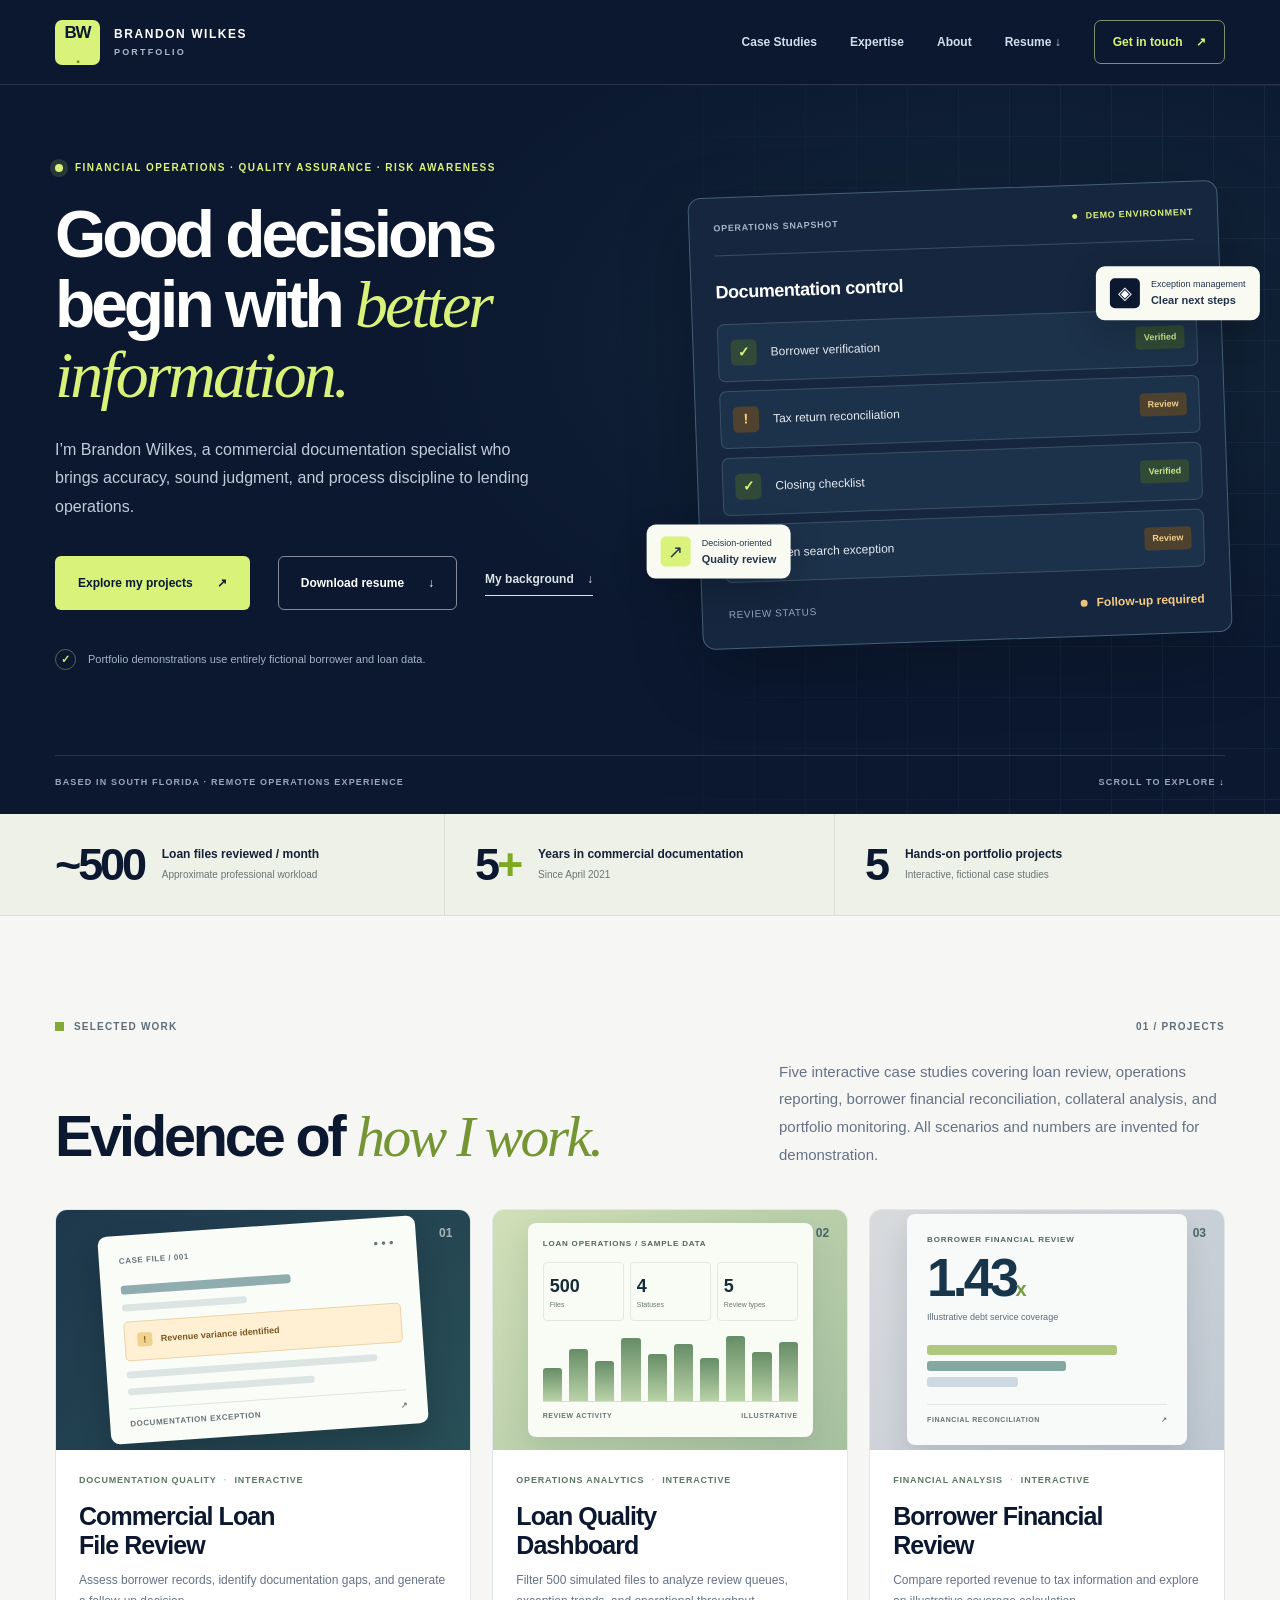
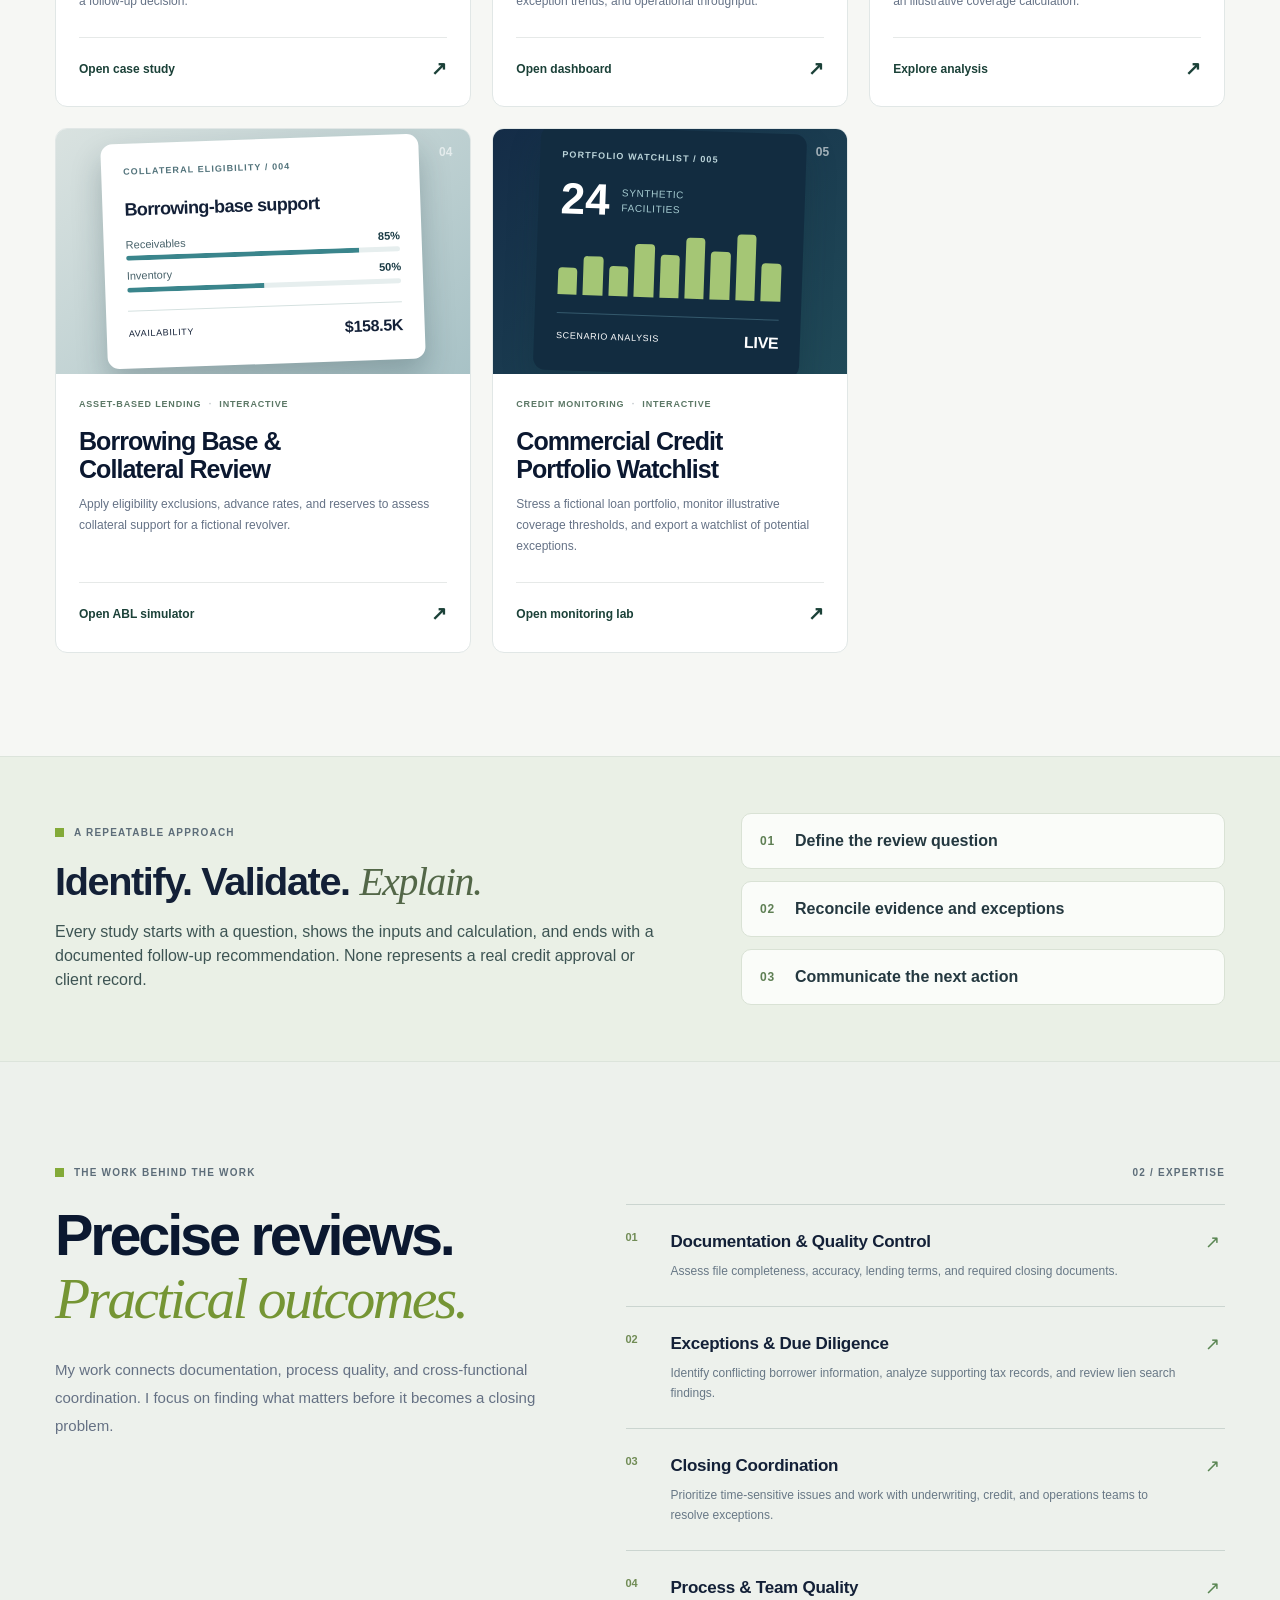
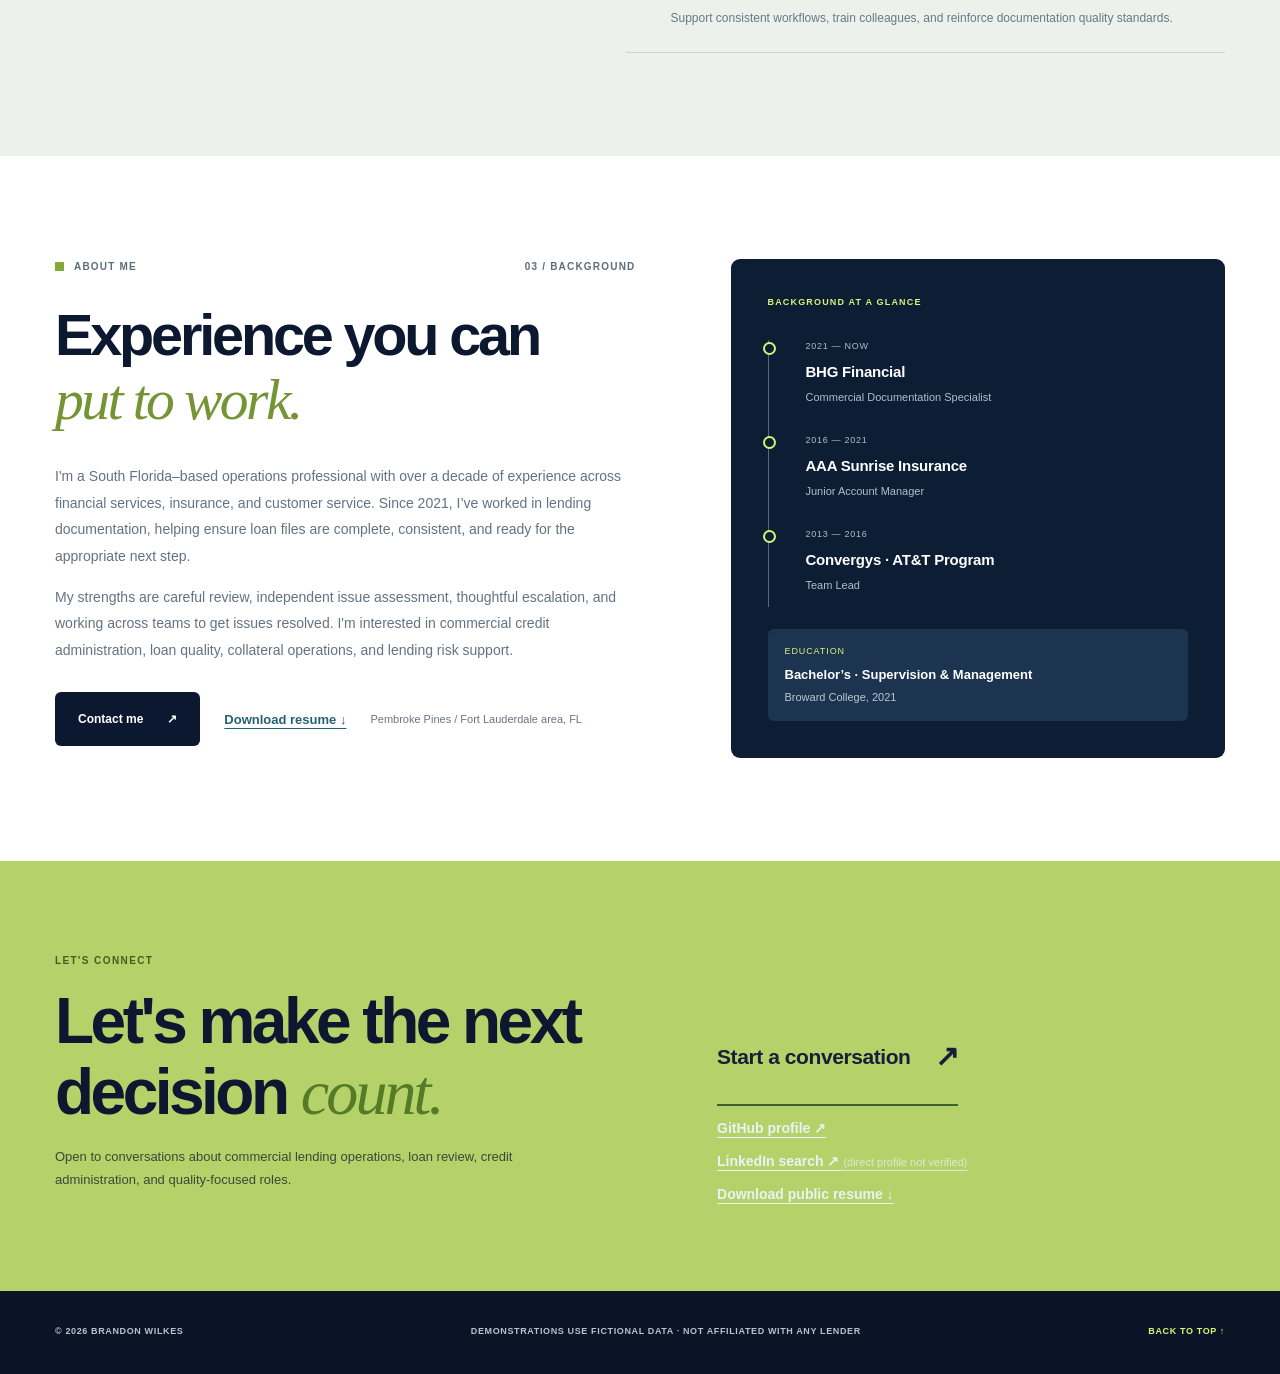
==== commit 69c1c321: "Expand finance portfolio with ABL and credit monitoring case studies" ====
--- a/index.html
+++ b/index.html
@@ -36,7 +36,7 @@
         </div>
         <div class="hero-visual" aria-label="Illustrative file review workflow">
           <div class="visual-top"><span class="visual-label">OPERATIONS SNAPSHOT</span><span class="visual-live"><span></span> DEMO ENVIRONMENT</span></div>
-          <div class="visual-heading"><span>Documentation control</span><span>01 / 03</span></div>
+          <div class="visual-heading"><span>Documentation control</span><span>01 / 05</span></div>
           <div class="review-rows">
             <div class="review-row"><span class="row-symbol green">✓</span><span class="review-key">Borrower verification</span><span class="row-tag complete">Verified</span></div>
             <div class="review-row"><span class="row-symbol amber">!</span><span class="review-key">Tax return reconciliation</span><span class="row-tag pending">Review</span></div>
@@ -54,18 +54,23 @@
     <section class="proof-strip" aria-label="Experience highlights"><div class="container proof-grid">
       <div class="proof-item"><strong>~500</strong><span>Loan files reviewed / month <small>Approximate professional workload</small></span></div>
       <div class="proof-item"><strong>5<span>+</span></strong><span>Years in commercial documentation <small>Since April 2021</small></span></div>
-      <div class="proof-item"><strong>3</strong><span>Hands-on portfolio projects <small>Interactive, fictional case studies</small></span></div>
+      <div class="proof-item"><strong>5</strong><span>Hands-on portfolio projects <small>Interactive, fictional case studies</small></span></div>
     </div></section>
 
     <section class="section projects-section" id="work"><div class="container">
       <div class="section-topline"><span class="section-label"><span class="label-square"></span> SELECTED WORK</span><span class="section-index">01 / PROJECTS</span></div>
-      <div class="section-intro"><h2>Evidence of <em>how I work.</em></h2><p>Three hands-on projects showing how I review information, surface exceptions, and turn findings into actionable next steps. All scenarios and numbers are invented for demonstration.</p></div>
+      <div class="section-intro"><h2>Evidence of <em>how I work.</em></h2><p>Five interactive case studies covering loan review, operations reporting, borrower financial reconciliation, collateral analysis, and portfolio monitoring. All scenarios and numbers are invented for demonstration.</p></div>
       <div class="project-grid">
         <a href="projects/loan-review.html" class="project-card project-featured"><div class="project-art art-a"><div class="art-sheet"><div class="art-sheet-top"><span>CASE FILE / 001</span><span>●●●</span></div><div class="art-sheet-line line-strong"></div><div class="art-sheet-line line-short"></div><div class="art-sheet-alert"><span>!</span> Revenue variance identified</div><div class="art-sheet-line"></div><div class="art-sheet-line line-medium"></div><div class="art-sheet-end">DOCUMENTATION EXCEPTION <span>↗</span></div></div><span class="art-corner">01</span></div><div class="project-info"><div class="project-meta">DOCUMENTATION QUALITY <span>·</span> INTERACTIVE</div><h3>Commercial Loan<br>File Review</h3><p>Assess borrower records, identify documentation gaps, and generate a follow-up decision.</p><span class="project-cta">Open case study <span aria-hidden="true">↗</span></span></div></a>
         <a href="projects/operations-dashboard.html" class="project-card"><div class="project-art art-b"><div class="dash-mock"><div class="dash-title">LOAN OPERATIONS / SAMPLE DATA</div><div class="dash-mini-stats"><span><b>500</b>Files</span><span><b>4</b>Statuses</span><span><b>5</b>Review types</span></div><div class="dash-chart"><i style="height:48%"></i><i style="height:77%"></i><i style="height:59%"></i><i style="height:93%"></i><i style="height:69%"></i><i style="height:84%"></i><i style="height:63%"></i><i style="height:96%"></i><i style="height:72%"></i><i style="height:87%"></i></div><div class="dash-bottom"><span>REVIEW ACTIVITY</span><span>ILLUSTRATIVE</span></div></div><span class="art-corner">02</span></div><div class="project-info"><div class="project-meta">OPERATIONS ANALYTICS <span>·</span> INTERACTIVE</div><h3>Loan Quality<br>Dashboard</h3><p>Filter 500 simulated files to analyze review queues, exception trends, and operational throughput.</p><span class="project-cta">Open dashboard <span aria-hidden="true">↗</span></span></div></a>
         <a href="projects/financial-review.html" class="project-card"><div class="project-art art-c"><div class="finance-mock"><div class="finance-mini-title">BORROWER FINANCIAL REVIEW</div><div class="finance-number">1.43<span>x</span></div><div class="finance-sub">Illustrative debt service coverage</div><div class="finance-bars"><span style="width:79%"></span><span style="width:58%"></span><span style="width:38%"></span></div><div class="finance-mini-footer"><span>FINANCIAL RECONCILIATION</span><span>↗</span></div></div><span class="art-corner">03</span></div><div class="project-info"><div class="project-meta">FINANCIAL ANALYSIS <span>·</span> INTERACTIVE</div><h3>Borrower Financial<br>Review</h3><p>Compare reported revenue to tax information and explore an illustrative coverage calculation.</p><span class="project-cta">Explore analysis <span aria-hidden="true">↗</span></span></div></a>
+
+        <a href="projects/borrowing-base.html" class="project-card project-specialist"><div class="project-art art-d"><div class="visual-finance"><span class="vfi-tag">COLLATERAL ELIGIBILITY / 004</span><div class="vfi-label">Borrowing-base support</div><div class="vfi-row"><span>Receivables</span><b>85%</b></div><div class="vfi-track"><i style="width:85%"></i></div><div class="vfi-row"><span>Inventory</span><b>50%</b></div><div class="vfi-track"><i style="width:50%"></i></div><div class="vfi-total">AVAILABILITY <strong>$158.5K</strong></div></div><span class="art-corner">04</span></div><div class="project-info"><div class="project-meta">ASSET-BASED LENDING <span>·</span> INTERACTIVE</div><h3>Borrowing Base &amp;<br>Collateral Review</h3><p>Apply eligibility exclusions, advance rates, and reserves to assess collateral support for a fictional revolver.</p><span class="project-cta">Open ABL simulator <span aria-hidden="true">↗</span></span></div></a>
+        <a href="projects/portfolio-monitoring.html" class="project-card project-specialist"><div class="project-art art-e"><div class="visual-monitor"><span class="vfi-tag">PORTFOLIO WATCHLIST / 005</span><div class="visual-monitor-kpi"><strong>24</strong><span>SYNTHETIC<br>FACILITIES</span></div><div class="monitor-bars"><i style="height:40%"></i><i style="height:58%"></i><i style="height:45%"></i><i style="height:80%"></i><i style="height:65%"></i><i style="height:91%"></i><i style="height:72%"></i><i style="height:100%"></i><i style="height:57%"></i></div><div class="vfi-total">SCENARIO ANALYSIS <strong>LIVE</strong></div></div><span class="art-corner">05</span></div><div class="project-info"><div class="project-meta">CREDIT MONITORING <span>·</span> INTERACTIVE</div><h3>Commercial Credit<br>Portfolio Watchlist</h3><p>Stress a fictional loan portfolio, monitor illustrative coverage thresholds, and export a watchlist of potential exceptions.</p><span class="project-cta">Open monitoring lab <span aria-hidden="true">↗</span></span></div></a>
       </div>
     </div></section>
+
+    <section class="method-strip"><div class="container method-inner"><div><span class="section-label"><span class="label-square"></span> A REPEATABLE APPROACH</span><h2>Identify. Validate. <em>Explain.</em></h2><p>Every study starts with a question, shows the inputs and calculation, and ends with a documented follow-up recommendation. None represents a real credit approval or client record.</p></div><div class="method-steps"><span><b>01</b> Define the review question</span><span><b>02</b> Reconcile evidence and exceptions</span><span><b>03</b> Communicate the next action</span></div></div></section>
 
     <section class="section expertise-section" id="expertise"><div class="container">
       <div class="section-topline"><span class="section-label"><span class="label-square"></span> THE WORK BEHIND THE WORK</span><span class="section-index">02 / EXPERTISE</span></div>
@@ -86,4 +91,4 @@
   </main>
   <footer class="site-footer"><div class="container footer-content"><span>© <span data-year>2026</span> BRANDON WILKES</span><span>DEMONSTRATIONS USE FICTIONAL DATA · NOT AFFILIATED WITH ANY LENDER</span><a href="#main">BACK TO TOP ↑</a></div></footer>
 </body>
-</html>+</html>
--- a/assets/styles.css
+++ b/assets/styles.css
@@ -19,4 +19,9 @@
 
 /* Recruiter-focused additions, 2026 */
 .button-secondary-quiet{border:1px solid rgba(255,255,255,.5);background:transparent;color:#fff;box-shadow:none}.button-secondary-quiet:hover{background:rgba(255,255,255,.12)}
-.resume-inline-link{font-size:13px;font-weight:750;color:#246174;text-decoration:underline;text-underline-offset:4px}.about-actions{flex-wrap:wrap}.contact-links{display:flex;flex-direction:column;align-items:flex-start;gap:12px}.contact-alt-link{font-size:14px;font-weight:650;color:#e8f3f3;text-decoration:underline;text-underline-offset:4px}.contact-alt-link small{font-size:11px;opacity:.76;font-weight:400}.reasoning-steps{counter-reset:reason;padding:0;margin:23px 0 10px;list-style:none}.reasoning-steps li{position:relative;padding:0 0 18px 53px;margin:0 0 17px;border-bottom:1px solid #dfe7ed;counter-increment:reason}.reasoning-steps li:before{content:counter(reason,decimal-leading-zero);position:absolute;left:0;top:2px;font-weight:750;font-size:14px;color:#25758b}.reasoning-steps li strong{font-size:16px;color:#142b43}.reasoning-steps li p{margin:7px 0 0;font-size:14px;line-height:1.7;color:#455c6c}.decision-takeaway{padding:20px;border:1px solid #bfdedc;border-radius:12px;background:#f3faf9;margin-top:16px}.decision-takeaway span{font-size:11px;letter-spacing:.09em;color:#2c6d76;font-weight:750}.decision-takeaway p{margin:8px 0 0;font-size:14px;line-height:1.6;color:#234052}@media(max-width:700px){.hero-actions{flex-wrap:wrap}.reasoning-steps li{padding-left:40px}.contact-links{width:100%}}+.resume-inline-link{font-size:13px;font-weight:750;color:#246174;text-decoration:underline;text-underline-offset:4px}.about-actions{flex-wrap:wrap}.contact-links{display:flex;flex-direction:column;align-items:flex-start;gap:12px}.contact-alt-link{font-size:14px;font-weight:650;color:#e8f3f3;text-decoration:underline;text-underline-offset:4px}.contact-alt-link small{font-size:11px;opacity:.76;font-weight:400}.reasoning-steps{counter-reset:reason;padding:0;margin:23px 0 10px;list-style:none}.reasoning-steps li{position:relative;padding:0 0 18px 53px;margin:0 0 17px;border-bottom:1px solid #dfe7ed;counter-increment:reason}.reasoning-steps li:before{content:counter(reason,decimal-leading-zero);position:absolute;left:0;top:2px;font-weight:750;font-size:14px;color:#25758b}.reasoning-steps li strong{font-size:16px;color:#142b43}.reasoning-steps li p{margin:7px 0 0;font-size:14px;line-height:1.7;color:#455c6c}.decision-takeaway{padding:20px;border:1px solid #bfdedc;border-radius:12px;background:#f3faf9;margin-top:16px}.decision-takeaway span{font-size:11px;letter-spacing:.09em;color:#2c6d76;font-weight:750}.decision-takeaway p{margin:8px 0 0;font-size:14px;line-height:1.6;color:#234052}@media(max-width:700px){.hero-actions{flex-wrap:wrap}.reasoning-steps li{padding-left:40px}.contact-links{width:100%}}
+
+
+/* Portfolio enhancement: original analytical case-study components */
+.method-strip{background:#eaf0e6;border-top:1px solid #dce4db;border-bottom:1px solid #dce4db;padding:56px 0}.method-inner{display:grid;grid-template-columns:1.12fr .88fr;gap:70px;align-items:center}.method-inner h2{font-size:clamp(29px,3.1vw,45px);line-height:1.12;letter-spacing:-.035em;margin:19px 0 16px}.method-inner h2 em{font-family:Georgia,serif;font-weight:400;color:#536748}.method-inner p{color:#3d5453;margin:0;max-width:640px}.method-steps{display:grid;gap:12px}.method-steps span{padding:15px 18px;background:rgba(255,255,255,.78);border:1px solid #d9e2d5;border-radius:10px;font-weight:600;color:#243840;display:flex;gap:20px;align-items:center}.method-steps b{font-size:12px;letter-spacing:.07em;color:#5e7f54}
+.project-specialist .project-art{min-height:245px}.art-d{background:linear-gradient(142deg,#d9e2e0,#a8c2c6)}.art-e{background:linear-gradient(140deg,#142c47,#204a58)}.visual-finance,.visual-monitor{width:min(320px,86%);background:white;border-radius:12px;padding:22px;box-shadow:0 16px 30px #102a3240;transform:rotate(-2deg)}.visual-monitor{background:#122c40;color:white;transform:rotate(2deg)}.vfi-tag{display:block;font-size:9px;letter-spacing:.12em;color:#52737b;font-weight:800}.visual-monitor .vfi-tag{color:#bbd4d9}.vfi-label{margin:17px 0 13px;font-size:18px;font-weight:780;letter-spacing:-.035em}.vfi-row{display:flex;justify-content:space-between;color:#48626a;font-size:11px;margin:7px 0 3px}.vfi-row b{color:#183943}.vfi-track{height:5px;background:#e6eeee;border-radius:5px;overflow:hidden}.vfi-track i{display:block;height:100%;background:#3a858c}.vfi-total{border-top:1px solid #d5e1e0;margin-top:18px;padding-top:11px;display:flex;justify-content:space-between;font-size:9px;letter-spacing:.07em;align-items:center}.vfi-total strong{font-size:16px;letter-spacing:-.02em}.visual-monitor .vfi-total{border-color:#34596c}.visual-monitor-kpi{display:flex;align-items:center;gap:12px;margin:14px 0 8px}.visual-monitor-kpi strong{font-size:44px;line-height:1}.visual-monitor-kpi span{font-size:10px;color:#a5cbd0;letter-spacing:.06em}.monitor-bars{height:66px;display:flex;gap:6px;align-items:end}.monitor-bars i{flex:1;background:#bde07e;border-radius:4px 4px 0 0;opacity:.86}.lab-subtitle{font-size:11px;font-weight:800;letter-spacing:.11em;color:#486d72;margin:24px 0 13px}.stacked-analytics{margin-top:25px;border:1px solid #e2e9e8;border-radius:14px;padding:16px 21px;background:#f8fbfa}.stacked-analytics .lab-subtitle{margin:0 0 10px}.bridge-row{display:flex;justify-content:space-between;gap:16px;padding:10px 0;border-bottom:1px solid #e1e8e6;font-size:13px}.bridge-row b{font-variant-numeric:tabular-nums}.bridge-row.total{font-weight:700;color:#16455b}.bridge-row:last-child{border-bottom:0}.monitor-controls{margin:20px 0}.monitor-insight{margin-top:22px;display:grid;grid-template-columns:1fr 1fr;gap:24px;border:1px solid #dfe8e7;border-radius:12px;padding:20px;background:#fafcfb}.monitor-insight .lab-subtitle{margin:0 0 14px}.risk-legend{display:flex;flex-wrap:wrap;gap:10px 14px;font-size:11px;color:#4f646b;margin-bottom:12px}.risk-legend span{display:flex;align-items:center;gap:5px}.risk-legend i{width:9px;height:9px;border-radius:50%;display:inline-block}.dot-breach{background:#be6b5c}.dot-watch{background:#ddaf63}.dot-healthy{background:#67988d}.risk-stacked{height:23px;width:100%;display:flex;overflow:hidden;background:#e5eaeb;border-radius:6px}.risk-stacked span{height:100%;min-width:0}.risk-counts{font-size:12px;color:#455964;margin-top:8px}.monitor-narrative{margin:0;font-size:13px;color:#344e5e;line-height:1.75}.watchlist-table{min-width:750px}.watchlist-table td{white-space:nowrap}.status-token{display:inline-block;border-radius:100px;padding:4px 10px;font-size:11px;font-weight:760}.token-breach{background:#fbe9e5;color:#963a2e}.token-watch{background:#fff0d6;color:#885619}.token-healthy{background:#e6f2ee;color:#236551}#abl-form input[aria-invalid="true"]{border-color:#b34a43;background:#fff6f4}.metric-cards strong{font-variant-numeric:tabular-nums}@media(max-width:800px){.method-inner,.monitor-insight{grid-template-columns:1fr;gap:25px}.method-strip{padding:42px 0}}@media(max-width:650px){.project-specialist .project-art{min-height:215px}.visual-finance,.visual-monitor{width:min(300px,85%)}.method-steps span{padding:13px 15px}.monitor-insight{padding:15px}}
